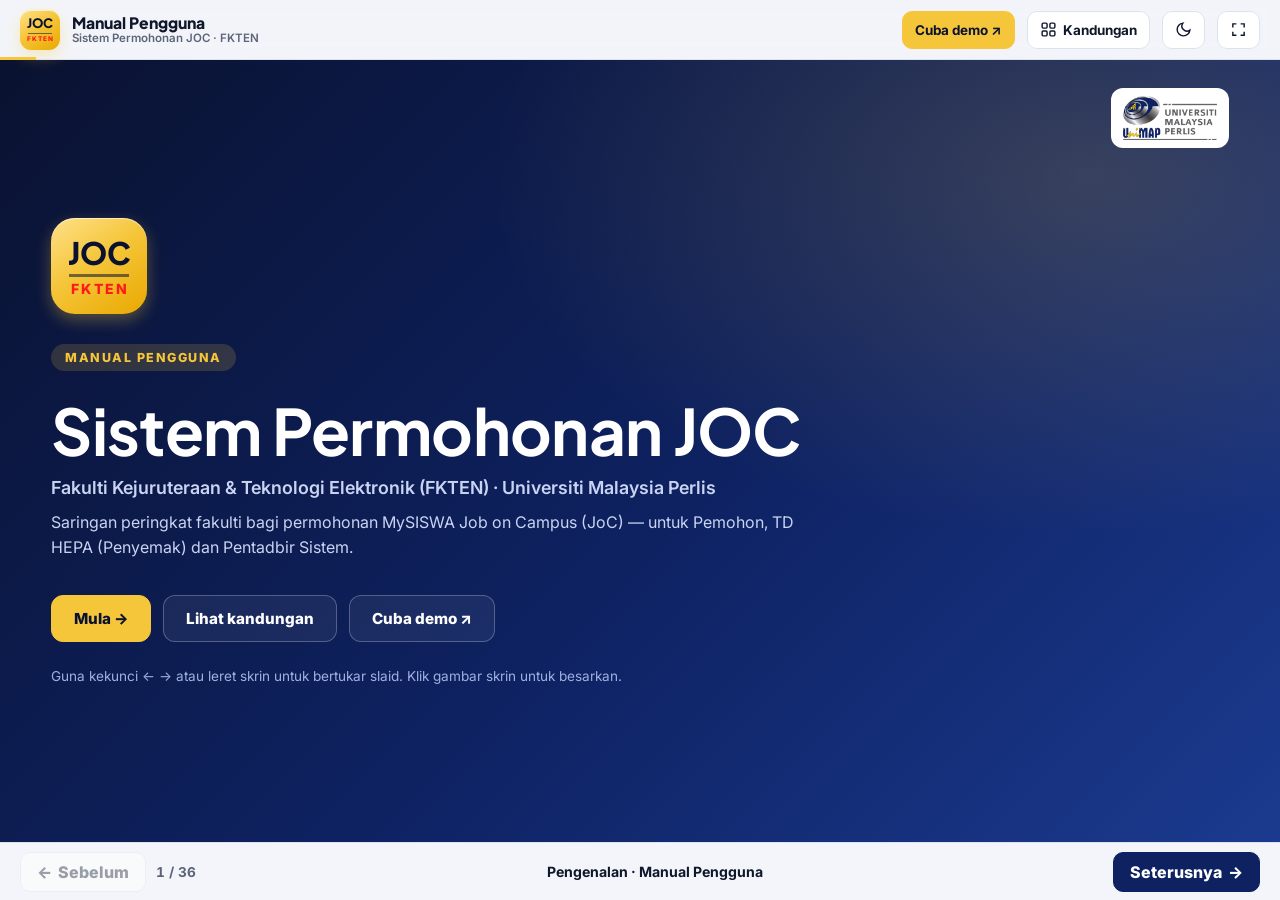
==== index.html @ fa176aa4 "Manual pengguna interaktif Sistem JOC FKTEN 36-slide deck (Pengenalan, Pemohon, TD HEPA, Pentadbir, " ====
<!doctype html>
<html lang="ms">
<head>
<meta charset="utf-8">
<meta name="viewport" content="width=device-width, initial-scale=1">
<title>Manual Pengguna · Sistem Permohonan JOC FKTEN</title>
<meta name="description" content="Manual pengguna interaktif Sistem Permohonan JOC, Fakulti Kejuruteraan & Teknologi Elektronik (FKTEN), Universiti Malaysia Perlis.">
<link rel="icon" href="data:image/svg+xml,%3Csvg xmlns='http://www.w3.org/2000/svg' viewBox='0 0 64 64'%3E%3Crect width='64' height='64' rx='14' fill='%230e2262'/%3E%3Ctext x='32' y='41' font-family='Arial' font-weight='800' font-size='22' fill='%23f5c63a' text-anchor='middle'%3EJOC%3C/text%3E%3C/svg%3E">
<link rel="preconnect" href="https://fonts.googleapis.com">
<link rel="preconnect" href="https://fonts.gstatic.com" crossorigin>
<link href="https://fonts.googleapis.com/css2?family=Inter:wght@400;500;600;700;800&family=Plus+Jakarta+Sans:wght@700;800&display=swap" rel="stylesheet">
<script>
  // theme before first paint: saved choice, else the device setting
  (function () { var t = null; try { t = localStorage.getItem('jocman_theme'); } catch (e) {}
    if (t) document.documentElement.dataset.theme = t; })();
</script>
<style>
  :root {
    --navy: #0e2262; --navy-2: #1b3a8f; --gold: #f5c63a; --red: #ff1a1a;
    --bg: #f3f5fa; --surface: #ffffff; --surface-2: #eef1f8; --text: #0f172a; --muted: #5b6577; --border: #dde3ee;
    --accent: var(--navy); --accent-soft: #e6ebf8; --shadow: 0 10px 40px rgba(14, 34, 98, .12);
    --ok: #15803d; --warn: #b45309; --err: #b91c1c; --info: #1d4ed8;
    --font: Inter, system-ui, -apple-system, "Segoe UI", sans-serif; --display: "Plus Jakarta Sans", var(--font);
    color-scheme: light;
  }
  @media (prefers-color-scheme: dark) {
    :root:not([data-theme="light"]) {
      --bg: #0a1230; --surface: #111c45; --surface-2: #17245a; --text: #e8ecf8; --muted: #9aa6c8; --border: #24336e;
      --accent: #f5c63a; --accent-soft: rgba(245, 198, 58, .14); --shadow: 0 10px 40px rgba(0, 0, 0, .45);
      --ok: #4ade80; --warn: #fbbf24; --err: #f87171; --info: #93b4ff; color-scheme: dark;
    }
  }
  :root[data-theme="dark"] {
    --bg: #0a1230; --surface: #111c45; --surface-2: #17245a; --text: #e8ecf8; --muted: #9aa6c8; --border: #24336e;
    --accent: #f5c63a; --accent-soft: rgba(245, 198, 58, .14); --shadow: 0 10px 40px rgba(0, 0, 0, .45);
    --ok: #4ade80; --warn: #fbbf24; --err: #f87171; --info: #93b4ff; color-scheme: dark;
  }
  * { box-sizing: border-box; }
  html, body { margin: 0; height: 100%; }
  body { background: var(--bg); color: var(--text); font-family: var(--font); overflow: hidden; -webkit-font-smoothing: antialiased; }
  a { color: var(--accent); }
  button { font: inherit; color: inherit; }

  /* ---------- top bar */
  .top { position: fixed; inset: 0 0 auto 0; height: 60px; display: flex; align-items: center; gap: 12px; padding: 0 20px; z-index: 20;
    background: color-mix(in srgb, var(--bg) 82%, transparent); backdrop-filter: blur(10px); border-bottom: 1px solid var(--border); }
  .top .name { font-family: var(--display); font-weight: 800; font-size: .98rem; line-height: 1.15; }
  .top .name small { display: block; font-family: var(--font); font-weight: 600; font-size: .72rem; color: var(--muted); }
  .top .sp { flex: 1; }
  .tb { height: 38px; min-width: 38px; padding: 0 12px; border-radius: 10px; border: 1px solid var(--border); background: var(--surface); cursor: pointer;
    display: inline-flex; align-items: center; justify-content: center; gap: 6px; font-weight: 700; font-size: .84rem; text-decoration: none; color: var(--text); }
  .tb:hover { border-color: var(--accent); }
  .tb.gold { background: var(--gold); border-color: var(--gold); color: #0a1230; }
  .tb svg { width: 17px; height: 17px; }
  .progress { position: absolute; left: 0; bottom: -1px; height: 3px; background: var(--gold); transition: width .3s; }

  .logomark { position: relative; overflow: hidden; flex: none; display: inline-flex; flex-direction: column; align-items: center; justify-content: center;
    width: 40px; height: 40px; border-radius: 11px; background: linear-gradient(145deg, #ffe08a 0%, #f5c63a 45%, #e9a800 100%);
    box-shadow: 0 6px 16px rgba(245, 198, 58, .32), inset 0 1px 0 rgba(255, 255, 255, .6); }
  .logomark b { font-family: var(--display); font-weight: 800; font-size: 13px; line-height: 1; color: #0a1230; }
  .logomark i { display: block; width: 62%; height: 1.5px; background: rgba(10, 18, 48, .55); margin: 3px 0 2px; }
  .logomark em { font-style: normal; font-weight: 800; font-size: 6.4px; letter-spacing: .16em; padding-left: .16em; line-height: 1; color: var(--red); }
  .logomark.xl { width: 96px; height: 96px; border-radius: 24px; } .logomark.xl b { font-size: 31px; } .logomark.xl em { font-size: 14px; } .logomark.xl i { height: 3px; margin: 6px 0 5px; }

  /* ---------- slides */
  .deck { position: fixed; inset: 60px 0 58px 0; }
  .slide { position: absolute; inset: 0; padding: 28px clamp(18px, 4vw, 56px); overflow-y: auto; opacity: 0; visibility: hidden; transform: translateX(30px);
    transition: opacity .35s, transform .35s, visibility .35s; }
  .slide.on { opacity: 1; visibility: visible; transform: none; }
  .slide.prev { transform: translateX(-30px); }
  .inner { max-width: 1240px; margin: 0 auto; min-height: 100%; display: flex; flex-direction: column; justify-content: center; }
  .kicker { font-size: .74rem; font-weight: 800; letter-spacing: .14em; text-transform: uppercase; color: var(--accent); margin-bottom: 8px; display: flex; gap: 8px; align-items: center; }
  .kicker .dot { width: 8px; height: 8px; border-radius: 50%; background: var(--gold); }
  h1, h2, h3 { font-family: var(--display); margin: 0; letter-spacing: -.01em; }
  h2 { font-size: clamp(1.5rem, 2.6vw, 2.25rem); line-height: 1.15; }
  h3 { font-size: 1.05rem; }
  .lead { font-size: clamp(.98rem, 1.25vw, 1.12rem); color: var(--muted); line-height: 1.6; margin: 12px 0 0; max-width: 760px; }
  p { line-height: 1.6; }

  /* screenshot slides */
  .split { display: grid; grid-template-columns: minmax(300px, 0.85fr) 1.5fr; gap: clamp(20px, 3vw, 44px); align-items: center; }
  .split.rev { grid-template-columns: 1.5fr minmax(300px, 0.85fr); }
  .split.rev .txt { order: 2; }
  .frame { margin: 0; border-radius: 14px; overflow: hidden; background: var(--surface); box-shadow: var(--shadow); border: 1px solid var(--border); cursor: zoom-in; position: relative; }
  .frame .bar { height: 26px; display: flex; align-items: center; gap: 6px; padding: 0 12px; background: var(--surface-2); border-bottom: 1px solid var(--border); }
  .frame .bar span { width: 9px; height: 9px; border-radius: 50%; background: #cbd3e3; }
  .frame .bar span:nth-child(1) { background: #ff6b6b; } .frame .bar span:nth-child(2) { background: #ffc94d; } .frame .bar span:nth-child(3) { background: #3ccf6e; }
  .frame img { display: block; width: 100%; height: auto; }
  .frame .zoom { position: absolute; right: 10px; bottom: 10px; background: rgba(10, 18, 48, .72); color: #fff; font-size: .72rem; font-weight: 700; padding: 5px 10px; border-radius: 999px; opacity: 0; transition: opacity .2s; }
  .frame:hover .zoom { opacity: 1; }
  .frames2 { display: grid; grid-template-columns: 1fr 1fr; gap: 14px; }
  .phone { max-width: 300px; margin: 0 auto; border-radius: 34px; border: 9px solid #0a1230; overflow: hidden; box-shadow: var(--shadow); cursor: zoom-in; }
  .phone img { display: block; width: 100%; }

  ol.steps { list-style: none; padding: 0; margin: 20px 0 0; counter-reset: s; display: grid; gap: 12px; }
  ol.steps li { counter-increment: s; position: relative; padding: 3px 0 0 42px; min-height: 30px; line-height: 1.5; font-size: .96rem; }
  ol.steps li::before { content: counter(s); position: absolute; left: 0; top: 0; width: 30px; height: 30px; border-radius: 50%; background: var(--navy); color: #fff; display: grid; place-items: center; font-weight: 800; font-size: .85rem; }
  :root[data-theme="dark"] ol.steps li::before { background: var(--gold); color: #0a1230; }
  @media (prefers-color-scheme: dark) { :root:not([data-theme="light"]) ol.steps li::before { background: var(--gold); color: #0a1230; } }
  ul.ticks { list-style: none; padding: 0; margin: 16px 0 0; display: grid; gap: 9px; }
  ul.ticks li { padding-left: 26px; position: relative; line-height: 1.5; font-size: .96rem; }
  ul.ticks li::before { content: '✓'; position: absolute; left: 0; top: 0; color: var(--ok); font-weight: 800; }
  .tip { margin-top: 18px; padding: 12px 14px; border-radius: 12px; background: var(--accent-soft); border-left: 4px solid var(--gold); font-size: .9rem; line-height: 1.55; }
  .tip.warn { background: color-mix(in srgb, var(--warn) 12%, transparent); border-left-color: var(--warn); }
  .ui { display: inline-block; padding: 1px 8px; border-radius: 7px; background: var(--surface-2); border: 1px solid var(--border); font-weight: 700; font-size: .88em; white-space: nowrap; }
  .ui.gold { background: var(--gold); border-color: var(--gold); color: #0a1230; }

  /* cards */
  .cards { display: grid; gap: 16px; margin-top: 26px; }
  .c2 { grid-template-columns: repeat(2, 1fr); } .c3 { grid-template-columns: repeat(3, 1fr); } .c4 { grid-template-columns: repeat(4, 1fr); }
  .card { background: var(--surface); border: 1px solid var(--border); border-radius: 16px; padding: 20px; box-shadow: 0 2px 10px rgba(14, 34, 98, .05); }
  .card .ico { width: 42px; height: 42px; border-radius: 12px; display: grid; place-items: center; background: var(--accent-soft); color: var(--accent); font-size: 1.25rem; margin-bottom: 12px; }
  .card p { margin: 6px 0 0; color: var(--muted); font-size: .92rem; }
  .big { font-family: var(--display); font-size: 2rem; font-weight: 800; color: var(--accent); line-height: 1; }
  a.card { text-decoration: none; color: inherit; transition: transform .15s, border-color .15s; }
  a.card:hover { transform: translateY(-3px); border-color: var(--gold); }

  /* flow */
  .flow { display: grid; grid-template-columns: repeat(4, 1fr); gap: 14px; margin-top: 28px; position: relative; }
  .flow .card { position: relative; cursor: pointer; transition: border-color .2s, transform .2s; }
  .flow .card.on, .flow .card:hover { border-color: var(--gold); transform: translateY(-3px); }
  .flow .n { width: 34px; height: 34px; border-radius: 50%; background: var(--gold); color: #0a1230; display: grid; place-items: center; font-weight: 800; margin-bottom: 10px; }
  .flow .card:not(:last-child)::after { content: '→'; position: absolute; right: -14px; top: 50%; transform: translate(50%, -50%); color: var(--muted); font-weight: 800; }
  .flow-detail { margin-top: 16px; min-height: 64px; }
  .chips { display: flex; flex-wrap: wrap; gap: 8px; margin-top: 18px; }
  .chip { padding: 5px 12px; border-radius: 999px; font-size: .8rem; font-weight: 700; border: 1px solid transparent; }
  .s-draft { background: #eef0f4; color: #475569; } .s-sub { background: #dbeafe; color: #1e40af; } .s-amend { background: #fef3c7; color: #92400e; }
  .s-resub { background: #e0e7ff; color: #3730a3; } .s-ok { background: #dcfce7; color: #166534; } .s-rej { background: #fee2e2; color: #991b1b; }

  /* table */
  table.t { width: 100%; border-collapse: collapse; margin-top: 20px; font-size: .92rem; background: var(--surface); border-radius: 14px; overflow: hidden; box-shadow: 0 2px 10px rgba(14, 34, 98, .05); }
  table.t th, table.t td { padding: 11px 14px; text-align: left; border-bottom: 1px solid var(--border); vertical-align: top; }
  table.t th { background: var(--surface-2); font-size: .78rem; letter-spacing: .06em; text-transform: uppercase; color: var(--muted); }
  table.t tr:last-child td { border-bottom: 0; }

  /* cover & section */
  .slide.cover, .slide.section { background: radial-gradient(1000px 600px at 85% 15%, rgba(245, 198, 58, .18), transparent 60%), linear-gradient(135deg, #0a1230, #0e2262 55%, #1b3a8f); color: #fff; }
  .cover .inner, .section .inner { align-items: flex-start; }
  .cover h1 { font-size: clamp(2.2rem, 5vw, 4rem); line-height: 1.05; margin-top: 26px; }
  .cover .fac { color: #c9d3f2; font-weight: 600; margin-top: 12px; font-size: clamp(1rem, 1.4vw, 1.2rem); }
  .cover .eyebrow { display: inline-block; margin-top: 30px; padding: 6px 14px; border-radius: 999px; background: rgba(245, 198, 58, .16); color: var(--gold); font-weight: 800; font-size: .78rem; letter-spacing: .12em; text-transform: uppercase; }
  .cover .btns { display: flex; gap: 12px; flex-wrap: wrap; margin-top: 34px; }
  .cover .btn { padding: 13px 22px; border-radius: 12px; font-weight: 800; text-decoration: none; border: 1px solid rgba(255, 255, 255, .25); color: #fff; background: rgba(255, 255, 255, .06); cursor: pointer; font-size: .95rem; }
  .cover .btn.gold { background: var(--gold); color: #0a1230; border-color: var(--gold); }
  .cover .hint { margin-top: 26px; color: #9fb0e0; font-size: .85rem; }
  .cover .unimap { position: absolute; right: clamp(18px, 4vw, 56px); top: 28px; background: #fff; border-radius: 12px; padding: 8px 12px; }
  .cover .unimap img { height: 44px; display: block; }
  .section .num { font-family: var(--display); font-size: clamp(4rem, 10vw, 8rem); font-weight: 800; color: var(--gold); line-height: 1; opacity: .9; }
  .section h2 { font-size: clamp(2rem, 4vw, 3.2rem); margin-top: 10px; }
  .section .lead { color: #c9d3f2; }
  .section .who { display: flex; gap: 10px; flex-wrap: wrap; margin-top: 22px; }
  .section .who span { padding: 6px 14px; border-radius: 999px; border: 1px solid rgba(255, 255, 255, .25); font-weight: 700; font-size: .85rem; }

  /* faq */
  details { background: var(--surface); border: 1px solid var(--border); border-radius: 12px; padding: 0 16px; }
  details + details { margin-top: 10px; }
  summary { cursor: pointer; padding: 14px 0; font-weight: 700; list-style: none; display: flex; justify-content: space-between; gap: 12px; }
  summary::after { content: '+'; color: var(--accent); font-weight: 800; font-size: 1.2rem; line-height: 1; }
  details[open] summary::after { content: '–'; }
  details p { margin: 0 0 14px; color: var(--muted); font-size: .94rem; }
  .faq { margin-top: 22px; display: grid; grid-template-columns: 1fr 1fr; gap: 0 16px; align-items: start; }
  .faq > div > details + details { margin-top: 10px; }

  /* bottom nav */
  .bottom { position: fixed; inset: auto 0 0 0; height: 58px; display: flex; align-items: center; justify-content: space-between; gap: 10px; padding: 0 20px; z-index: 20;
    border-top: 1px solid var(--border); background: color-mix(in srgb, var(--bg) 88%, transparent); backdrop-filter: blur(10px); }
  .bottom .count { font-weight: 700; font-size: .85rem; color: var(--muted); font-variant-numeric: tabular-nums; }
  .bottom .title { font-weight: 700; font-size: .88rem; overflow: hidden; text-overflow: ellipsis; white-space: nowrap; flex: 1; text-align: center; }
  .navbtn { height: 40px; padding: 0 16px; border-radius: 10px; border: 1px solid var(--border); background: var(--surface); cursor: pointer; font-weight: 800; display: inline-flex; align-items: center; gap: 6px; }
  .navbtn.next { background: var(--navy); color: #fff; border-color: var(--navy); }
  .navbtn:disabled { opacity: .4; cursor: default; }

  /* overview */
  .overview { position: fixed; inset: 0; z-index: 40; background: color-mix(in srgb, var(--bg) 96%, transparent); backdrop-filter: blur(6px); overflow-y: auto; padding: 24px clamp(16px, 4vw, 48px); display: none; }
  .overview.on { display: block; }
  .ov-head { display: flex; justify-content: space-between; align-items: center; max-width: 1240px; margin: 0 auto 18px; }
  .ov-group { max-width: 1240px; margin: 0 auto 22px; }
  .ov-group h3 { font-size: .78rem; letter-spacing: .12em; text-transform: uppercase; color: var(--muted); margin-bottom: 10px; }
  .ov-grid { display: grid; grid-template-columns: repeat(auto-fill, minmax(200px, 1fr)); gap: 10px; }
  .ov-item { text-align: left; padding: 12px 14px; border-radius: 12px; border: 1px solid var(--border); background: var(--surface); cursor: pointer; font-weight: 600; font-size: .88rem; display: flex; gap: 10px; align-items: baseline; }
  .ov-item b { color: var(--accent); font-variant-numeric: tabular-nums; min-width: 22px; }
  .ov-item.on { border-color: var(--gold); box-shadow: 0 0 0 2px var(--gold); }

  /* lightbox */
  .lightbox { position: fixed; inset: 0; z-index: 50; background: rgba(5, 10, 30, .9); display: none; align-items: center; justify-content: center; padding: 24px; cursor: zoom-out; }
  .lightbox.on { display: flex; }
  .lightbox img { max-width: 100%; max-height: 100%; border-radius: 10px; box-shadow: 0 20px 60px rgba(0, 0, 0, .5); }
  .lightbox .x { position: absolute; top: 16px; right: 20px; color: #fff; font-size: .85rem; font-weight: 700; }

  @media (max-width: 900px) {
    .split, .split.rev { grid-template-columns: 1fr; }
    .split.rev .txt { order: 0; }
    .c3, .c4, .flow { grid-template-columns: 1fr 1fr; }
    .flow .card::after { display: none; }
    .faq { grid-template-columns: 1fr; }
    .faq > div + div { margin-top: 10px; }
    .inner { justify-content: flex-start; }
    .top .hide-sm, .bottom .title { display: none; }
  }
  @media (max-width: 560px) {
    .c2, .c3, .c4, .flow, .frames2 { grid-template-columns: 1fr; }
    .top { padding: 0 12px; } .top .name small { display: none; }
    .cover .unimap { position: static; display: inline-block; margin-bottom: 8px; }
    table.t { font-size: .84rem; } table.t th, table.t td { padding: 9px 10px; }
  }
  @media (prefers-reduced-motion: reduce) { .slide { transition: none; } }
  @media print {
    body { overflow: visible; } .top, .bottom, .overview, .lightbox { display: none !important; }
    .deck { position: static; } .slide { position: relative; opacity: 1; visibility: visible; transform: none; page-break-after: always; overflow: visible; min-height: 100vh; }
  }
</style>
</head>
<body>

<header class="top">
  <span class="logomark"><b>JOC</b><i></i><em>FKTEN</em></span>
  <div class="name">Manual Pengguna<small>Sistem Permohonan JOC · FKTEN</small></div>
  <div class="sp"></div>
  <a class="tb gold hide-sm" href="demo/index.html" target="_blank" rel="noopener">Cuba demo ↗</a>
  <button class="tb" id="btn-ov" title="Semua slaid (O)" aria-label="Semua slaid"><svg viewBox="0 0 24 24" fill="none" stroke="currentColor" stroke-width="2"><rect x="3" y="3" width="7" height="7" rx="1.5"/><rect x="14" y="3" width="7" height="7" rx="1.5"/><rect x="3" y="14" width="7" height="7" rx="1.5"/><rect x="14" y="14" width="7" height="7" rx="1.5"/></svg><span class="hide-sm">Kandungan</span></button>
  <button class="tb" id="btn-theme" title="Tema cerah / gelap" aria-label="Tukar tema"><svg viewBox="0 0 24 24" fill="none" stroke="currentColor" stroke-width="2"><path d="M21 12.8A9 9 0 1 1 11.2 3a7 7 0 0 0 9.8 9.8z"/></svg></button>
  <button class="tb hide-sm" id="btn-fs" title="Skrin penuh (F)" aria-label="Skrin penuh"><svg viewBox="0 0 24 24" fill="none" stroke="currentColor" stroke-width="2"><path d="M4 9V4h5M20 9V4h-5M4 15v5h5M20 15v5h-5"/></svg></button>
  <div class="progress" id="progress"></div>
</header>

<main class="deck" id="deck">

  <!-- ============================== PENGENALAN -->
  <section class="slide cover" data-title="Manual Pengguna" data-group="Pengenalan">
    <div class="unimap"><img src="assets/unimap_logo.png" alt="Universiti Malaysia Perlis"></div>
    <div class="inner">
      <span class="logomark xl"><b>JOC</b><i></i><em>FKTEN</em></span>
      <span class="eyebrow">Manual Pengguna</span>
      <h1>Sistem Permohonan JOC</h1>
      <div class="fac">Fakulti Kejuruteraan &amp; Teknologi Elektronik (FKTEN) · Universiti Malaysia Perlis</div>
      <p class="lead" style="color:#c9d3f2">Saringan peringkat fakulti bagi permohonan MySISWA Job on Campus (JoC) — untuk Pemohon, TD HEPA (Penyemak) dan Pentadbir Sistem.</p>
      <div class="btns">
        <button class="btn gold" data-go="next">Mula →</button>
        <button class="btn" data-ov>Lihat kandungan</button>
        <a class="btn" href="demo/index.html" target="_blank" rel="noopener">Cuba demo ↗</a>
      </div>
      <div class="hint">Guna kekunci ← → atau leret skrin untuk bertukar slaid. Klik gambar skrin untuk besarkan.</div>
    </div>
  </section>

  <section class="slide" data-title="Kandungan" data-group="Pengenalan">
    <div class="inner">
      <div class="kicker"><span class="dot"></span>Kandungan</div>
      <h2>Apa yang ada dalam manual ini</h2>
      <p class="lead">Pilih bahagian yang berkaitan dengan peranan anda. Semua staf boleh mula dengan Bahagian 1.</p>
      <div class="cards c4">
        <a class="card" href="#" data-jump="pengenalan"><div class="ico">📘</div><h3>1 · Pengenalan</h3><p>Apa itu JoC, aliran proses, peranan dan cara log masuk.</p></a>
        <a class="card" href="#" data-jump="pemohon"><div class="ico">📝</div><h3>2 · Pemohon</h3><p>Isi borang, lampirkan bukti, hantar, buat pindaan dan muat turun surat.</p></a>
        <a class="card" href="#" data-jump="penyemak"><div class="ico">✅</div><h3>3 · TD HEPA (Penyemak)</h3><p>Semak permohonan, buat keputusan, surat kelulusan dan laporan.</p></a>
        <a class="card" href="#" data-jump="pentadbir"><div class="ico">⚙️</div><h3>4 · Pentadbir</h3><p>Urus pengguna dan peranan, tetapan emel dan log emel.</p></a>
      </div>
      <div class="cards c2" style="margin-top:16px">
        <a class="card" href="#" data-jump="faq"><div class="ico">❓</div><h3>Soalan lazim</h3><p>Jawapan ringkas kepada soalan yang biasa ditanya.</p></a>
        <a class="card" href="#" data-jump="demo"><div class="ico">🖱️</div><h3>Cuba sendiri</h3><p>Demo dengan data contoh — klik dan cuba setiap peranan tanpa menjejaskan sistem sebenar.</p></a>
      </div>
    </div>
  </section>

  <section class="slide" data-title="Apa itu MySISWA JoC?" data-group="Pengenalan" data-anchor="pengenalan">
    <div class="inner">
      <div class="kicker"><span class="dot"></span>Pengenalan</div>
      <h2>Apa itu MySISWA Job on Campus (JoC)?</h2>
      <p class="lead">Inisiatif Kementerian Pendidikan Tinggi (Belanjawan 2026) yang memberi peluang kepada mahasiswa universiti awam bekerja sambilan di dalam kampus — menjana pendapatan sambil menimba pengalaman kerja sebenar. Di UniMAP, program ini diselaraskan oleh CGEE.</p>
      <div class="cards c4">
        <div class="card"><div class="big">RM6.00</div><p>kadar bayaran sejam</p></div>
        <div class="card"><div class="big">20 jam</div><p>maksimum seminggu semasa semester</p></div>
        <div class="card"><div class="big">40 jam</div><p>maksimum seminggu semasa cuti semester</p></div>
        <div class="card"><div class="big">5</div><p>kluster: Pentadbiran &amp; Operasi · Perkhidmatan · Teknikal · Project Based / Profesional · Keusahawanan</p></div>
      </div>
      <div class="tip warn"><b>Tidak dibenarkan:</b> kerja berisiko tinggi atau kerja 3D (kotor, bahaya, sukar). Syarat pelajar tertakluk kepada garis panduan terkini UniMAP / CGEE.</div>
    </div>
  </section>

  <section class="slide" data-title="Kenapa sistem ini?" data-group="Pengenalan">
    <div class="inner">
      <div class="kicker"><span class="dot"></span>Pengenalan</div>
      <h2>Kenapa saringan peringkat fakulti?</h2>
      <p class="lead">Sebelum staf mendaftar tawaran latihan di portal kebangsaan MySISWA@JoC, setiap program JoC di FKTEN disemak dan diluluskan dahulu oleh Timbalan Dekan (Hal Ehwal Pelajar dan Alumni) — TD HEPA.</p>
      <div class="cards c3">
        <div class="card"><div class="ico">🗂️</div><h3>Satu tempat</h3><p>Borang, bukti kelulusan, ulasan dan keputusan disimpan bersama — tiada lagi emel berselerak.</p></div>
        <div class="card"><div class="ico">📨</div><h3>Emel automatik</h3><p>Pemohon, Penyemak dan CGEE dimaklumkan secara automatik pada setiap peringkat.</p></div>
        <div class="card"><div class="ico">📄</div><h3>Surat kelulusan PDF</h3><p>Surat rasmi berletterhead FKTEN dijana serta-merta apabila diluluskan.</p></div>
        <div class="card"><div class="ico">🔒</div><h3>Akaun UniMAP sahaja</h3><p>Log masuk dengan akaun Google @unimap.edu.my. Fail disimpan secara peribadi dalam Google Drive fakulti.</p></div>
        <div class="card"><div class="ico">🕓</div><h3>Rekod lengkap</h3><p>Setiap tindakan direkod (siapa, bila, versi) untuk rujukan dan laporan.</p></div>
        <div class="card"><div class="ico">📱</div><h3>Boleh guna di telefon</h3><p>Paparan menyesuaikan diri dengan komputer, tablet dan telefon.</p></div>
      </div>
    </div>
  </section>

  <section class="slide" data-title="Aliran proses" data-group="Pengenalan">
    <div class="inner">
      <div class="kicker"><span class="dot"></span>Pengenalan</div>
      <h2>Aliran proses dalam 4 langkah</h2>
      <p class="lead">Klik setiap langkah untuk penerangan.</p>
      <div class="flow" id="flow">
        <div class="card on" data-d="Pemohon mengisi butiran program JoC (5 langkah ringkas) dan melampirkan bukti kelulusan program — kertas kerja, emel atau surat kelulusan. Draf disimpan secara automatik."><div class="n">1</div><h3>Mohon di sistem ini</h3><p>Pemohon</p></div>
        <div class="card" data-d="Semua Penyemak menerima emel. TD HEPA menyemak dan memilih Lulus, Pindaan atau Tolak. Jika Pindaan, pemohon membetulkan dan menghantar semula — medan yang berubah ditanda untuk Penyemak."><div class="n">2</div><h3>Semakan TD HEPA</h3><p>Penyemak</p></div>
        <div class="card" data-d="Apabila diluluskan, surat kelulusan PDF dijana dengan nombor rujukan (cth. UniMAP/FKTEN/HEPA/JOC/2026/001) dan dihantar melalui emel kepada pemohon (s.k. Penyemak) dan CGEE."><div class="n">3</div><h3>Surat kelulusan</h3><p>Automatik</p></div>
        <div class="card" data-d="Pemohon mendaftar tawaran latihan di portal MySISWA@JoC (joc.mohe.gov.my) menggunakan maklumat yang diluluskan. Fail CSV disediakan untuk memudahkan salinan."><div class="n">4</div><h3>Daftar di portal JoC</h3><p>Pemohon</p></div>
      </div>
      <div class="card flow-detail" id="flow-detail"></div>
      <div class="chips"><span class="small" style="font-weight:700;color:var(--muted);align-self:center">Status:</span>
        <span class="chip s-draft">Draf</span><span class="chip s-sub">Dihantar</span><span class="chip s-amend">Perlu pindaan</span><span class="chip s-resub">Dihantar semula</span><span class="chip s-ok">Lulus</span><span class="chip s-rej">Ditolak</span>
      </div>
    </div>
  </section>

  <section class="slide" data-title="Peranan pengguna" data-group="Pengenalan">
    <div class="inner">
      <div class="kicker"><span class="dot"></span>Pengenalan</div>
      <h2>Peranan dalam sistem</h2>
      <p class="lead">Setiap staf yang log masuk secara automatik menjadi <b>Pemohon</b>. Peranan lain diberikan oleh Pentadbir. Satu akaun boleh mempunyai lebih daripada satu peranan.</p>
      <div class="cards c4">
        <div class="card"><div class="ico">📝</div><h3>Pemohon</h3><p>Semua staf FKTEN. Mohon JoC untuk program, buat pindaan, muat turun surat kelulusan.</p></div>
        <div class="card"><div class="ico">✅</div><h3>Penyemak</h3><p>TD HEPA (dan penyemak lain yang dilantik). Semak permohonan dan buat keputusan.</p></div>
        <div class="card"><div class="ico">⚙️</div><h3>Pentadbir Sistem</h3><p>Urus pengguna, peranan, senarai pilihan dan tetapan emel.</p></div>
        <div class="card"><div class="ico">📊</div><h3>Pemerhati</h3><p>Pengurusan fakulti (cth. Dekan). Lihat semua permohonan dan laporan sahaja.</p></div>
      </div>
    </div>
  </section>

  <section class="slide" data-title="Log masuk" data-group="Pengenalan">
    <div class="inner split">
      <div class="txt">
        <div class="kicker"><span class="dot"></span>Pengenalan</div>
        <h2>Log masuk</h2>
        <ol class="steps">
          <li>Buka pautan sistem yang dikongsi oleh fakulti.</li>
          <li>Klik <span class="ui">Log masuk dengan akaun UniMAP</span>.</li>
          <li>Pilih akaun <b>@unimap.edu.my</b> anda di skrin Google.</li>
          <li>Kali pertama sahaja: lengkapkan profil (jabatan, jawatan, no. telefon).</li>
        </ol>
        <div class="tip">Akaun Gmail peribadi <b>tidak dibenarkan</b>. Jika anda log masuk ke beberapa akaun Google, pastikan akaun UniMAP yang dipilih.</div>
      </div>
      <div class="frames2">
        <figure class="frame"><div class="bar"><span></span><span></span><span></span></div><img src="assets/shots/01-landing.jpg" alt="Halaman utama sistem" loading="lazy"><span class="zoom">Klik untuk besarkan</span></figure>
        <figure class="frame"><div class="bar"><span></span><span></span><span></span></div><img src="assets/shots/02-chooser.jpg" alt="Pilih akaun" loading="lazy"><span class="zoom">Klik untuk besarkan</span></figure>
      </div>
    </div>
  </section>

  <section class="slide" data-title="Pilih peranan" data-group="Pengenalan">
    <div class="inner split rev">
      <div class="txt">
        <div class="kicker"><span class="dot"></span>Pengenalan</div>
        <h2>Pilih peranan</h2>
        <p class="lead">Jika akaun anda mempunyai lebih daripada satu peranan (contohnya TD HEPA ialah Pemohon, Penyemak dan Pentadbir), sistem akan bertanya peranan untuk sesi ini.</p>
        <ul class="ticks">
          <li>Klik kad peranan untuk masuk.</li>
          <li>Tukar peranan bila-bila masa melalui menu di bahagian atas skrin atau menu avatar.</li>
          <li>Pilihan anda diingati untuk lawatan seterusnya.</li>
        </ul>
      </div>
      <figure class="frame"><div class="bar"><span></span><span></span><span></span></div><img src="assets/shots/03-roles.jpg" alt="Pilih peranan" loading="lazy"><span class="zoom">Klik untuk besarkan</span></figure>
    </div>
  </section>

  <!-- ============================== PEMOHON -->
  <section class="slide section" data-title="Bahagian 2: Pemohon" data-group="Pemohon" data-anchor="pemohon">
    <div class="inner">
      <div class="num">02</div>
      <h2>Pemohon</h2>
      <p class="lead">Dari profil hingga surat kelulusan — langkah demi langkah untuk staf yang memohon JoC.</p>
      <div class="who"><span>Profil</span><span>Borang 5 langkah</span><span>Bukti kelulusan</span><span>Pindaan</span><span>Surat &amp; portal JoC</span></div>
    </div>
  </section>

  <section class="slide" data-title="Lengkapkan profil" data-group="Pemohon">
    <div class="inner split">
      <div class="txt">
        <div class="kicker"><span class="dot"></span>Pemohon</div>
        <h2>Lengkapkan profil (kali pertama)</h2>
        <ol class="steps">
          <li>Semak nama penuh anda — nama ini dicetak pada surat kelulusan.</li>
          <li>Pilih <b>jabatan</b> dan isi <b>jawatan</b>.</li>
          <li>Isi no. telefon untuk tujuan susulan (pilihan).</li>
          <li>Klik <span class="ui">Simpan</span>.</li>
        </ol>
        <div class="tip">Profil boleh dikemas kini kemudian melalui menu avatar › <b>Profil saya</b>.</div>
      </div>
      <figure class="frame"><div class="bar"><span></span><span></span><span></span></div><img src="assets/shots/04-profile.jpg" alt="Profil" loading="lazy"><span class="zoom">Klik untuk besarkan</span></figure>
    </div>
  </section>

  <section class="slide" data-title="Laman utama pemohon" data-group="Pemohon">
    <div class="inner split rev">
      <div class="txt">
        <div class="kicker"><span class="dot"></span>Pemohon</div>
        <h2>Laman utama</h2>
        <ul class="ticks">
          <li>Ringkasan bilangan permohonan: Draf, Dalam semakan, Perlu pindaan, Lulus.</li>
          <li>Senarai permohonan terkini dengan status berwarna.</li>
          <li>Butang <span class="ui gold">+ Permohonan Baharu</span> untuk mula memohon.</li>
          <li>Butang <span class="ui">⟳</span> di bahagian atas untuk mengemas kini status terkini.</li>
        </ul>
      </div>
      <figure class="frame"><div class="bar"><span></span><span></span><span></span></div><img src="assets/shots/05-applicant-home.jpg" alt="Laman utama pemohon" loading="lazy"><span class="zoom">Klik untuk besarkan</span></figure>
    </div>
  </section>

  <section class="slide" data-title="Sebelum mula" data-group="Pemohon">
    <div class="inner split">
      <div class="txt">
        <div class="kicker"><span class="dot"></span>Pemohon</div>
        <h2>Sebelum anda mula</h2>
        <p class="lead">Halaman ini meringkaskan syarat JoC. Sediakan perkara berikut sebelum mengisi borang:</p>
        <ul class="ticks">
          <li>Kertas kerja / emel / surat kelulusan program (PDF atau gambar).</li>
          <li>Tarikh mula dan tamat, serta jumlah jam bagi setiap pelajar.</li>
          <li>Skop tugas pelajar (satu tugas setiap baris).</li>
          <li>Senarai pelajar (no. matrik &amp; nama) jika telah dikenal pasti.</li>
        </ul>
      </div>
      <figure class="frame"><div class="bar"><span></span><span></span><span></span></div><img src="assets/shots/06-apply.jpg" alt="Sebelum mula" loading="lazy"><span class="zoom">Klik untuk besarkan</span></figure>
    </div>
  </section>

  <section class="slide" data-title="Borang 1: Program" data-group="Pemohon">
    <div class="inner split rev">
      <div class="txt">
        <div class="kicker"><span class="dot"></span>Pemohon · Langkah 1 / 5</div>
        <h2>Maklumat program</h2>
        <ol class="steps">
          <li>Nama program / aktiviti.</li>
          <li>Penganjur / unit — taip bebas (makmal, kelab, projek, rakan industri).</li>
          <li>Penerangan ringkas / objektif (2–3 baris).</li>
          <li>Jenis tawaran dan jenis tempoh latihan — sama seperti pilihan di portal JoC.</li>
        </ol>
        <div class="tip">Draf <b>disimpan secara automatik</b> semasa anda menaip. Anda boleh keluar dan sambung kemudian.</div>
      </div>
      <figure class="frame"><div class="bar"><span></span><span></span><span></span></div><img src="assets/shots/07-form-step1.jpg" alt="Langkah 1" loading="lazy"><span class="zoom">Klik untuk besarkan</span></figure>
    </div>
  </section>

  <section class="slide" data-title="Borang 2: Keperluan JOC" data-group="Pemohon">
    <div class="inner split">
      <div class="txt">
        <div class="kicker"><span class="dot"></span>Pemohon · Langkah 2 / 5</div>
        <h2>Keperluan JOC</h2>
        <ol class="steps">
          <li>Jawatan / jenis latihan dan kategori latihan.</li>
          <li>Bilangan pelajar dan jumlah jam setiap pelajar.</li>
          <li>Tarikh mula dan tarikh tamat.</li>
          <li>Skop tugas — tambah satu tugas setiap baris, susun dengan anak panah.</li>
        </ol>
        <div class="tip"><b>Anggaran kos</b> dikira automatik (pelajar × jam × RM6). Sistem juga memaparkan purata jam seminggu supaya anda boleh pastikan ia dalam had JoC.</div>
      </div>
      <figure class="frame"><div class="bar"><span></span><span></span><span></span></div><img src="assets/shots/07-form-step2.jpg" alt="Langkah 2" loading="lazy"><span class="zoom">Klik untuk besarkan</span></figure>
    </div>
  </section>

  <section class="slide" data-title="Borang 3: Pelajar" data-group="Pemohon">
    <div class="inner split rev">
      <div class="txt">
        <div class="kicker"><span class="dot"></span>Pemohon · Langkah 3 / 5</div>
        <h2>Pelajar</h2>
        <p class="lead">Pilih bagaimana pelajar akan diambil:</p>
        <ul class="ticks">
          <li><b>Pelajar telah dikenal pasti</b> — masukkan no. matrik, nama dan program pengajian setiap pelajar.</li>
          <li><b>Melalui iklan terbuka JOC</b> — tiada senarai diperlukan; pastikan iklan di portal JoC dibuka selepas permohonan diluluskan.</li>
        </ul>
        <div class="tip">Jika menamakan pelajar, bilangan nama perlu sepadan dengan bilangan pelajar di Langkah 2.</div>
      </div>
      <figure class="frame"><div class="bar"><span></span><span></span><span></span></div><img src="assets/shots/07-form-step3.jpg" alt="Langkah 3" loading="lazy"><span class="zoom">Klik untuk besarkan</span></figure>
    </div>
  </section>

  <section class="slide" data-title="Borang 4: Bukti kelulusan" data-group="Pemohon">
    <div class="inner split">
      <div class="txt">
        <div class="kicker"><span class="dot"></span>Pemohon · Langkah 4 / 5</div>
        <h2>Bukti kelulusan program</h2>
        <ol class="steps">
          <li>Klik kotak muat naik (atau seret fail ke dalamnya).</li>
          <li>Pilih jenis bukti: kertas kerja, emel kelulusan, surat kelulusan atau lain-lain.</li>
          <li>Isi siapa yang meluluskan program, jawatan dan tarikh kelulusan.</li>
        </ol>
        <div class="tip">Format: PDF, JPG atau PNG — maksimum <b>10 MB</b> setiap fail. Boleh lampir lebih daripada satu fail. Fail disimpan secara peribadi dan hanya boleh dibuka oleh anda dan Penyemak.</div>
      </div>
      <figure class="frame"><div class="bar"><span></span><span></span><span></span></div><img src="assets/shots/07-form-step4.jpg" alt="Langkah 4" loading="lazy"><span class="zoom">Klik untuk besarkan</span></figure>
    </div>
  </section>

  <section class="slide" data-title="Borang 5: Semak &amp; hantar" data-group="Pemohon">
    <div class="inner split rev">
      <div class="txt">
        <div class="kicker"><span class="dot"></span>Pemohon · Langkah 5 / 5</div>
        <h2>Semak &amp; hantar</h2>
        <ol class="steps">
          <li>Semak ringkasan permohonan. Sistem menunjukkan langkah yang belum lengkap.</li>
          <li>Tandakan <b>perakuan</b>.</li>
          <li>Klik <span class="ui gold">Hantar permohonan</span>.</li>
        </ol>
        <div class="tip">Selepas dihantar, anda menerima <b>nombor rujukan</b> (cth. JOC-FKTEN-2026-0007) dan semua Penyemak dimaklumkan melalui emel. Permohonan tidak boleh diubah kecuali TD HEPA meminta pindaan.</div>
      </div>
      <figure class="frame"><div class="bar"><span></span><span></span><span></span></div><img src="assets/shots/07-form-step5.jpg" alt="Langkah 5" loading="lazy"><span class="zoom">Klik untuk besarkan</span></figure>
    </div>
  </section>

  <section class="slide" data-title="Permohonan saya" data-group="Pemohon">
    <div class="inner split">
      <div class="txt">
        <div class="kicker"><span class="dot"></span>Pemohon</div>
        <h2>Permohonan saya</h2>
        <ul class="ticks">
          <li>Semua permohonan anda, termasuk draf, dengan status semasa.</li>
          <li>Klik permohonan untuk melihat butiran dan <b>sejarah</b> (bila dihantar, disemak, diluluskan).</li>
          <li><span class="ui">Salin</span> — mulakan permohonan baharu berdasarkan permohonan lama (berguna untuk program berulang setiap semester).</li>
          <li><span class="ui">Padam draf</span> — hanya untuk draf yang belum dihantar.</li>
        </ul>
      </div>
      <figure class="frame"><div class="bar"><span></span><span></span><span></span></div><img src="assets/shots/08-my.jpg" alt="Permohonan saya" loading="lazy"><span class="zoom">Klik untuk besarkan</span></figure>
    </div>
  </section>

  <section class="slide" data-title="Pindaan diminta" data-group="Pemohon">
    <div class="inner split rev">
      <div class="txt">
        <div class="kicker"><span class="dot"></span>Pemohon</div>
        <h2>Jika pindaan diminta</h2>
        <ol class="steps">
          <li>Anda menerima emel dengan ulasan TD HEPA. Klik butang dalam emel untuk terus ke permohonan.</li>
          <li>Baca ulasan dalam kotak kuning, kemudian klik <span class="ui gold">Buat pindaan</span>.</li>
          <li>Betulkan maklumat atau tambah lampiran, kemudian <b>hantar semula</b>.</li>
        </ol>
        <div class="tip">Medan yang anda ubah akan <b>ditanda kuning</b> untuk TD HEPA, supaya semakan semula lebih cepat.</div>
      </div>
      <figure class="frame"><div class="bar"><span></span><span></span><span></span></div><img src="assets/shots/09-amend.jpg" alt="Pindaan diminta" loading="lazy"><span class="zoom">Klik untuk besarkan</span></figure>
    </div>
  </section>

  <section class="slide" data-title="Selepas diluluskan" data-group="Pemohon">
    <div class="inner split">
      <div class="txt">
        <div class="kicker"><span class="dot"></span>Pemohon</div>
        <h2>Selepas diluluskan</h2>
        <ol class="steps">
          <li>Emel kelulusan diterima bersama <b>surat kelulusan PDF</b>.</li>
          <li><span class="ui gold">Surat kelulusan (PDF)</span> — muat turun semula bila-bila masa.</li>
          <li><span class="ui">Maklumat untuk portal JoC (CSV)</span> — semua maklumat diluluskan mengikut susunan borang JoC.</li>
          <li>Daftar di <b>joc.mohe.gov.my</b>: Penempatan Latihan › Tawaran Latihan › <b>+ Tambah Tawaran Latihan</b>.</li>
        </ol>
        <div class="tip">Kelulusan fakulti ialah <b>langkah pertama</b>. Pendaftaran di portal MySISWA@JoC masih perlu dibuat oleh pemohon untuk tindakan CGEE.</div>
      </div>
      <div class="frames2">
        <figure class="frame"><div class="bar"><span></span><span></span><span></span></div><img src="assets/shots/10-approved.jpg" alt="Permohonan diluluskan" loading="lazy"><span class="zoom">Klik untuk besarkan</span></figure>
        <figure class="frame"><div class="bar"><span></span><span></span><span></span></div><img src="assets/shots/11-letter.jpg" alt="Surat kelulusan" loading="lazy"><span class="zoom">Klik untuk besarkan</span></figure>
      </div>
    </div>
  </section>

  <!-- ============================== PENYEMAK -->
  <section class="slide section" data-title="Bahagian 3: TD HEPA (Penyemak)" data-group="TD HEPA" data-anchor="penyemak">
    <div class="inner">
      <div class="num">03</div>
      <h2>TD HEPA (Penyemak)</h2>
      <p class="lead">Menyemak permohonan staf dan membuat keputusan Lulus, Pindaan atau Tolak — dari komputer atau telefon.</p>
      <div class="who"><span>Laman utama</span><span>Senarai semakan</span><span>Keputusan</span><span>Surat kelulusan</span><span>Emel</span><span>Laporan</span></div>
    </div>
  </section>

  <section class="slide" data-title="Laman utama penyemak" data-group="TD HEPA">
    <div class="inner split rev">
      <div class="txt">
        <div class="kicker"><span class="dot"></span>TD HEPA</div>
        <h2>Laman utama Penyemak</h2>
        <ul class="ticks">
          <li>Berapa permohonan <b>menunggu semakan</b>, dan berapa lama yang paling lama menunggu.</li>
          <li>Jumlah diluluskan, jumlah jam pelajar dan anggaran kos.</li>
          <li>Senarai menunggu semakan — klik untuk terus menyemak.</li>
          <li>Butang <span class="ui gold">Buka senarai semakan</span>.</li>
        </ul>
        <div class="tip">Emel pemberitahuan juga mempunyai butang yang membuka terus halaman semakan permohonan berkenaan.</div>
      </div>
      <figure class="frame"><div class="bar"><span></span><span></span><span></span></div><img src="assets/shots/12-reviewer-home.jpg" alt="Laman utama penyemak" loading="lazy"><span class="zoom">Klik untuk besarkan</span></figure>
    </div>
  </section>

  <section class="slide" data-title="Senarai semakan" data-group="TD HEPA">
    <div class="inner split">
      <div class="txt">
        <div class="kicker"><span class="dot"></span>TD HEPA</div>
        <h2>Senarai semakan</h2>
        <ul class="ticks">
          <li>Tab: Menunggu · Perlu pindaan · Lulus · Ditolak · Semua.</li>
          <li>Cari mengikut program, rujukan atau nama pemohon; tapis mengikut jabatan.</li>
          <li>Permohonan paling lama di atas. Lebih 5 hari menunggu ditanda <b style="color:var(--err)">merah</b>.</li>
          <li><span class="ui">Eksport CSV</span> untuk senarai semasa.</li>
        </ul>
      </div>
      <figure class="frame"><div class="bar"><span></span><span></span><span></span></div><img src="assets/shots/13-review-list.jpg" alt="Senarai semakan" loading="lazy"><span class="zoom">Klik untuk besarkan</span></figure>
    </div>
  </section>

  <section class="slide" data-title="Halaman semakan" data-group="TD HEPA">
    <div class="inner split rev">
      <div class="txt">
        <div class="kicker"><span class="dot"></span>TD HEPA</div>
        <h2>Halaman semakan</h2>
        <ul class="ticks">
          <li>Semua butiran program, keperluan JOC, skop tugas dan pelajar.</li>
          <li><b>Semakan automatik</b> — amaran jika jam seminggu melebihi had, bilangan nama tidak sepadan, dsb.</li>
          <li>Permohonan dihantar semula: medan yang berubah ditanda <span style="background:#fef08a;color:#0f172a;padding:0 4px;border-radius:4px">kuning</span> berserta ulasan anda sebelum ini.</li>
          <li><span class="ui">Lihat</span> untuk membuka lampiran bukti kelulusan.</li>
        </ul>
      </div>
      <figure class="frame"><div class="bar"><span></span><span></span><span></span></div><img src="assets/shots/14-review-page.jpg" alt="Halaman semakan" loading="lazy"><span class="zoom">Klik untuk besarkan</span></figure>
    </div>
  </section>

  <section class="slide" data-title="Buat keputusan" data-group="TD HEPA">
    <div class="inner split">
      <div class="txt">
        <div class="kicker"><span class="dot"></span>TD HEPA</div>
        <h2>Buat keputusan</h2>
        <ol class="steps">
          <li>Pilih <b>Lulus</b>, <b>Pindaan</b> atau <b>Tolak</b>.</li>
          <li>Tulis ulasan kepada pemohon — <b>wajib</b> bagi Pindaan dan Tolak.</li>
          <li>Klik butang pengesahan (cth. <span class="ui gold">Minta pindaan</span>).</li>
        </ol>
        <table class="t">
          <tr><th>Keputusan</th><th>Apa berlaku</th></tr>
          <tr><td><span class="chip s-ok">Lulus</span></td><td>Surat PDF dijana; emel + surat kepada pemohon dan CGEE.</td></tr>
          <tr><td><span class="chip s-amend">Pindaan</span></td><td>Dikembalikan kepada pemohon bersama ulasan.</td></tr>
          <tr><td><span class="chip s-rej">Tolak</span></td><td>Ditutup; pemohon dimaklumkan bersama sebab.</td></tr>
        </table>
        <div class="tip">Penyemak tidak boleh membuat keputusan ke atas permohonan sendiri.</div>
      </div>
      <figure class="frame"><div class="bar"><span></span><span></span><span></span></div><img src="assets/shots/15-decision.jpg" alt="Buat keputusan" loading="lazy"><span class="zoom">Klik untuk besarkan</span></figure>
    </div>
  </section>

  <section class="slide" data-title="Surat kelulusan" data-group="TD HEPA">
    <div class="inner split rev">
      <div class="txt">
        <div class="kicker"><span class="dot"></span>TD HEPA</div>
        <h2>Surat kelulusan</h2>
        <ul class="ticks">
          <li>Dijana automatik sebaik sahaja diluluskan, menggunakan letterhead FKTEN.</li>
          <li>Nombor rujukan berturutan: <b>UniMAP/FKTEN/HEPA/JOC/2026/001</b>, 002, …</li>
          <li>Tarikh surat = tarikh kelulusan. Ditandatangani secara komputer — tiada tandatangan diperlukan.</li>
          <li><span class="ui">Jana semula surat</span> (Penyemak / Pentadbir) — jika maklumat atau templat dikemas kini. Nombor dan tarikh kekal sama; fail lama diarkibkan.</li>
        </ul>
      </div>
      <figure class="frame"><div class="bar"><span></span><span></span><span></span></div><img src="assets/shots/16-review-approved.jpg" alt="Permohonan diluluskan" loading="lazy"><span class="zoom">Klik untuk besarkan</span></figure>
    </div>
  </section>

  <section class="slide" data-title="Emel automatik" data-group="TD HEPA">
    <div class="inner split">
      <div class="txt">
        <div class="kicker"><span class="dot"></span>TD HEPA</div>
        <h2>Emel automatik</h2>
        <table class="t">
          <tr><th>Bila</th><th>Kepada</th><th>s.k.</th></tr>
          <tr><td>Permohonan baharu</td><td>Semua Penyemak</td><td>—</td></tr>
          <tr><td>Dihantar semula</td><td>Semua Penyemak</td><td>—</td></tr>
          <tr><td>Pindaan</td><td>Pemohon</td><td>Semua Penyemak</td></tr>
          <tr><td>Tolak</td><td>Pemohon</td><td>Semua Penyemak</td></tr>
          <tr><td>Lulus (+ surat PDF)</td><td>Pemohon</td><td>Semua Penyemak</td></tr>
          <tr><td>Lulus (+ surat PDF)</td><td>CGEE</td><td>—</td></tr>
        </table>
        <div class="tip">Setiap emel mempunyai butang <b>Buka permohonan</b> yang membawa terus ke halaman berkenaan.</div>
      </div>
      <figure class="frame"><div class="bar"><span></span><span></span><span></span></div><img src="assets/shots/21-email.jpg" alt="Contoh emel kelulusan" loading="lazy"><span class="zoom">Klik untuk besarkan</span></figure>
    </div>
  </section>

  <section class="slide" data-title="Laporan" data-group="TD HEPA">
    <div class="inner split rev">
      <div class="txt">
        <div class="kicker"><span class="dot"></span>TD HEPA</div>
        <h2>Laporan</h2>
        <ul class="ticks">
          <li>Jumlah permohonan, diluluskan, tempat JOC dan anggaran kos bagi tahun semasa.</li>
          <li>Pecahan mengikut jabatan dan status.</li>
          <li>Permohonan dihantar mengikut bulan.</li>
          <li><span class="ui">Eksport CSV</span> untuk analisis lanjut dalam Excel / Google Sheets.</li>
        </ul>
        <div class="tip">Laporan juga boleh dilihat oleh Pemerhati (cth. Dekan) dan Pentadbir.</div>
      </div>
      <figure class="frame"><div class="bar"><span></span><span></span><span></span></div><img src="assets/shots/17-reports.jpg" alt="Laporan" loading="lazy"><span class="zoom">Klik untuk besarkan</span></figure>
    </div>
  </section>

  <!-- ============================== PENTADBIR -->
  <section class="slide section" data-title="Bahagian 4: Pentadbir" data-group="Pentadbir" data-anchor="pentadbir">
    <div class="inner">
      <div class="num">04</div>
      <h2>Pentadbir Sistem</h2>
      <p class="lead">Mengurus siapa boleh menggunakan sistem, peranan masing-masing dan tetapan emel.</p>
      <div class="who"><span>Pengguna &amp; peranan</span><span>Tetapan</span><span>Log emel</span></div>
    </div>
  </section>

  <section class="slide" data-title="Pengguna &amp; peranan" data-group="Pentadbir">
    <div class="inner split">
      <div class="txt">
        <div class="kicker"><span class="dot"></span>Pentadbir</div>
        <h2>Pengguna &amp; peranan</h2>
        <ul class="ticks">
          <li>Staf didaftarkan automatik sebagai Pemohon apabila log masuk kali pertama.</li>
          <li>Tandakan kotak untuk memberi atau menarik balik peranan Penyemak, Pentadbir atau Pemerhati.</li>
          <li><span class="ui">+ Tambah pengguna</span> — daftar staf lebih awal dan terus beri peranan.</li>
          <li>Matikan <b>Aktif</b> untuk menyekat akses (rekod lama kekal).</li>
        </ul>
        <div class="tip">Semua perubahan peranan direkod dalam log audit.</div>
      </div>
      <figure class="frame"><div class="bar"><span></span><span></span><span></span></div><img src="assets/shots/18-admin-users.jpg" alt="Pengguna dan peranan" loading="lazy"><span class="zoom">Klik untuk besarkan</span></figure>
    </div>
  </section>

  <section class="slide" data-title="Tetapan" data-group="Pentadbir">
    <div class="inner split rev">
      <div class="txt">
        <div class="kicker"><span class="dot"></span>Pentadbir</div>
        <h2>Tetapan</h2>
        <table class="t">
          <tr><th>Suis emel</th><th>Maksud</th></tr>
          <tr><td><b>OFF</b></td><td>Emel hanya direkod dalam log, tidak dihantar.</td></tr>
          <tr><td><b>TEST</b></td><td>Semua emel dihantar ke alamat penguji sahaja.</td></tr>
          <tr><td><b>LIVE</b></td><td>Emel dihantar kepada penerima sebenar.</td></tr>
        </table>
        <ul class="ticks">
          <li><b>Hantar kepada CGEE</b> (YA / TIDAK) — kawal sama ada CGEE menerima emel kelulusan.</li>
          <li>Emel dan nama CGEE, awalan nombor rujukan, kadar RM sejam, nama penandatangan surat.</li>
        </ul>
      </div>
      <figure class="frame"><div class="bar"><span></span><span></span><span></span></div><img src="assets/shots/19-admin-settings.jpg" alt="Tetapan" loading="lazy"><span class="zoom">Klik untuk besarkan</span></figure>
    </div>
  </section>

  <section class="slide" data-title="Log emel" data-group="Pentadbir">
    <div class="inner split">
      <div class="txt">
        <div class="kicker"><span class="dot"></span>Pentadbir</div>
        <h2>Log emel</h2>
        <ul class="ticks">
          <li>Setiap emel yang dijana oleh sistem — tarikh, templat, penerima, subjek dan status.</li>
          <li>Status: <b>LOGGED</b> (direkod sahaja), <b>SENT</b> (dihantar), <b>FAILED</b> (gagal, dengan sebab).</li>
          <li>Berguna untuk menjawab soalan "saya tidak terima emel".</li>
        </ul>
      </div>
      <figure class="frame"><div class="bar"><span></span><span></span><span></span></div><img src="assets/shots/20-admin-emails.jpg" alt="Log emel" loading="lazy"><span class="zoom">Klik untuk besarkan</span></figure>
    </div>
  </section>

  <section class="slide" data-title="Di telefon" data-group="Pentadbir">
    <div class="inner split rev">
      <div class="txt">
        <div class="kicker"><span class="dot"></span>Semua pengguna</div>
        <h2>Guna di telefon</h2>
        <p class="lead">Sistem yang sama berfungsi di telefon dan tablet — tiada aplikasi perlu dipasang.</p>
        <ul class="ticks">
          <li>Buka pautan sistem dalam pelayar telefon (Chrome / Safari).</li>
          <li>Menu di butang ☰ di penjuru kiri atas.</li>
          <li>TD HEPA boleh menyemak dan membuat keputusan terus dari pautan dalam emel.</li>
          <li>Tema cerah / gelap mengikut tetapan telefon, atau tukar dengan butang 🌙.</li>
        </ul>
      </div>
      <div class="phone"><img src="assets/shots/22-phone.jpg" alt="Paparan telefon" loading="lazy"></div>
    </div>
  </section>

  <!-- ============================== PENUTUP -->
  <section class="slide" data-title="Soalan lazim" data-group="Penutup" data-anchor="faq">
    <div class="inner">
      <div class="kicker"><span class="dot"></span>Soalan lazim</div>
      <h2>Soalan lazim</h2>
      <div class="faq">
        <div>
          <details><summary>Saya tidak dapat log masuk.</summary><p>Gunakan akaun Google <b>@unimap.edu.my</b>. Jika pelayar anda log masuk ke beberapa akaun Google, pilih akaun UniMAP di skrin "Pilih akaun", atau buka sistem dalam tetingkap Inkognito.</p></details>
          <details><summary>Boleh saya simpan dan sambung kemudian?</summary><p>Ya. Borang disimpan secara automatik sebagai draf. Buka <b>Permohonan saya</b> dan klik draf untuk menyambung.</p></details>
          <details><summary>Boleh saya ubah permohonan selepas dihantar?</summary><p>Tidak, kecuali TD HEPA meminta pindaan. Jika ada kesilapan besar, hubungi TD HEPA supaya permohonan dikembalikan untuk pindaan.</p></details>
          <details><summary>Saiz dan jenis fail lampiran?</summary><p>PDF, JPG atau PNG, maksimum 10 MB setiap fail. Anda boleh melampirkan lebih daripada satu fail.</p></details>
        </div>
        <div>
          <details><summary>Saya tidak menerima emel.</summary><p>Semak folder Spam / Junk. Status permohonan sentiasa boleh dilihat dalam sistem — tekan butang ⟳ untuk kemas kini. Pentadbir boleh menyemak Log Emel.</p></details>
          <details><summary>Kenapa perlu daftar lagi di portal JoC?</summary><p>Sistem ini ialah saringan peringkat fakulti. Tawaran latihan masih perlu didaftarkan di portal kebangsaan MySISWA@JoC (joc.mohe.gov.my) untuk tindakan CGEE. Gunakan fail CSV untuk memudahkan salinan.</p></details>
          <details><summary>Siapa boleh melihat permohonan saya?</summary><p>Anda, Penyemak (TD HEPA), Pentadbir dan Pemerhati yang dilantik fakulti. Staf lain tidak boleh melihat permohonan anda.</p></details>
          <details><summary>Program saya berulang setiap semester.</summary><p>Buka permohonan lama dan klik <b>Salin</b> — semua maklumat disalin ke draf baharu. Kemas kini tarikh dan lampiran, kemudian hantar.</p></details>
        </div>
      </div>
    </div>
  </section>

  <section class="slide" data-title="Cuba sendiri" data-group="Penutup" data-anchor="demo">
    <div class="inner">
      <div class="kicker"><span class="dot"></span>Cuba sendiri</div>
      <h2>Cuba demo dengan data contoh</h2>
      <p class="lead">Demo ini menggunakan skrin yang sama dengan sistem sebenar, tetapi semua data ialah <b>contoh</b> dan disimpan dalam pelayar anda sahaja — tiada emel dihantar dan sistem sebenar tidak terjejas.</p>
      <div class="cards c4">
        <div class="card"><div class="ico">👤</div><h3>Prof. Madya Ts. Dr. Mohamed Nasrun Osman</h3><p>Pemohon + Penyemak + Pentadbir. Cuba semak dan buat keputusan.</p></div>
        <div class="card"><div class="ico">👩‍🏫</div><h3>Dr. Aina binti Rahman</h3><p>Pemohon. Cuba isi borang, lihat surat kelulusan dan fail CSV.</p></div>
        <div class="card"><div class="ico">🆕</div><h3>Staf Baharu</h3><p>Pengalaman log masuk kali pertama dan lengkapkan profil.</p></div>
        <div class="card"><div class="ico">🚫</div><h3>Akaun Gmail peribadi</h3><p>Lihat bagaimana akaun bukan UniMAP disekat.</p></div>
      </div>
      <div style="margin-top:26px;display:flex;gap:12px;flex-wrap:wrap">
        <a class="tb gold" style="height:46px;padding:0 22px;font-size:.95rem" href="demo/index.html" target="_blank" rel="noopener">Buka demo ↗</a>
        <a class="tb" style="height:46px;padding:0 22px;font-size:.95rem" href="demo/preview-email.html" target="_blank" rel="noopener">Lihat contoh emel ↗</a>
      </div>
      <div class="tip">Di dalam demo: klik <b>Log masuk dengan akaun UniMAP</b> dan pilih akaun di atas. Untuk mula semula, buka menu avatar › <b>Set semula data demo</b>.</div>
    </div>
  </section>

  <section class="slide cover" data-title="Hubungi" data-group="Penutup">
    <div class="inner">
      <span class="logomark xl"><b>JOC</b><i></i><em>FKTEN</em></span>
      <h1 style="font-size:clamp(2rem,4vw,3.2rem)">Terima kasih</h1>
      <div class="cards c2" style="width:100%;max-width:900px">
        <div class="card" style="background:rgba(255,255,255,.06);border-color:rgba(255,255,255,.18);color:#fff"><h3>Saringan peringkat fakulti</h3><p style="color:#c9d3f2">Prof. Madya Ts. Dr. Mohamed Nasrun Osman<br>Timbalan Dekan (Hal Ehwal Pelajar dan Alumni), FKTEN<br><a style="color:var(--gold)" href="mailto:nasrun@unimap.edu.my">nasrun@unimap.edu.my</a></p></div>
        <div class="card" style="background:rgba(255,255,255,.06);border-color:rgba(255,255,255,.18);color:#fff"><h3>Pertanyaan peringkat universiti</h3><p style="color:#c9d3f2">Pusat Kebolehpasaran Graduan &amp; Keusahawanan (CGEE) UniMAP<br><a style="color:var(--gold)" href="mailto:cgee@unimap.edu.my">cgee@unimap.edu.my</a></p></div>
      </div>
      <div class="btns"><button class="btn" data-go="first">↺ Kembali ke awal</button><button class="btn" data-ov>Kandungan</button></div>
      <div class="hint">Sistem Permohonan JOC · Fakulti Kejuruteraan &amp; Teknologi Elektronik (FKTEN) · Universiti Malaysia Perlis</div>
    </div>
  </section>
</main>

<nav class="bottom">
  <button class="navbtn" id="prev" aria-label="Slaid sebelum">← <span class="hide-sm">Sebelum</span></button>
  <span class="count" id="count"></span>
  <span class="title" id="stitle"></span>
  <button class="navbtn next" id="next" aria-label="Slaid seterusnya"><span class="hide-sm">Seterusnya</span> →</button>
</nav>

<div class="overview" id="overview" role="dialog" aria-label="Kandungan">
  <div class="ov-head"><h2 style="font-size:1.4rem">Kandungan</h2><button class="tb" id="ov-close">Tutup ✕</button></div>
  <div id="ov-body"></div>
</div>
<div class="lightbox" id="lightbox"><span class="x">Klik atau tekan Esc untuk tutup</span><img alt=""></div>

<script>
(function () {
  var slides = Array.prototype.slice.call(document.querySelectorAll('.slide'));
  var cur = 0;
  var $ = function (id) { return document.getElementById(id); };

  function show(i, instant) {
    i = Math.max(0, Math.min(slides.length - 1, i));
    slides.forEach(function (s, k) { s.classList.toggle('on', k === i); s.classList.toggle('prev', k < i); });
    cur = i;
    slides[i].scrollTop = 0;
    $('count').textContent = (i + 1) + ' / ' + slides.length;
    $('stitle').textContent = slides[i].dataset.group + ' · ' + slides[i].dataset.title.replace(/&amp;/g, '&');
    $('progress').style.width = ((i + 1) / slides.length * 100) + '%';
    $('prev').disabled = i === 0; $('next').disabled = i === slides.length - 1;
    if (location.hash !== '#' + (i + 1)) history.replaceState(null, '', '#' + (i + 1));
    document.title = slides[i].dataset.title.replace(/&amp;/g, '&') + ' · Manual Pengguna JOC FKTEN';
  }
  var go = function (d) { show(cur + d); };

  $('prev').onclick = function () { go(-1); };
  $('next').onclick = function () { go(1); };
  document.querySelectorAll('[data-go]').forEach(function (b) {
    b.onclick = function () { b.dataset.go === 'next' ? go(1) : show(0); };
  });
  document.querySelectorAll('[data-jump]').forEach(function (a) {
    a.onclick = function (e) { e.preventDefault(); var t = slides.findIndex(function (s) { return s.dataset.anchor === a.dataset.jump; }); if (t >= 0) show(t); };
  });

  // overview grouped by part
  function buildOverview() {
    var groups = {}, order = [];
    slides.forEach(function (s, i) { var g = s.dataset.group; if (!groups[g]) { groups[g] = []; order.push(g); } groups[g].push(i); });
    $('ov-body').innerHTML = order.map(function (g) {
      return '<div class="ov-group"><h3>' + g + '</h3><div class="ov-grid">' + groups[g].map(function (i) {
        return '<button class="ov-item' + (i === cur ? ' on' : '') + '" data-i="' + i + '"><b>' + (i + 1) + '</b>' + slides[i].dataset.title + '</button>';
      }).join('') + '</div></div>';
    }).join('');
    $('ov-body').querySelectorAll('[data-i]').forEach(function (b) { b.onclick = function () { closeOv(); show(+b.dataset.i); }; });
  }
  function openOv() { buildOverview(); $('overview').classList.add('on'); }
  function closeOv() { $('overview').classList.remove('on'); }
  $('btn-ov').onclick = openOv; $('ov-close').onclick = closeOv;
  document.querySelectorAll('[data-ov]').forEach(function (b) { b.onclick = openOv; });

  // theme
  $('btn-theme').onclick = function () {
    var dark = document.documentElement.dataset.theme ? document.documentElement.dataset.theme === 'dark' : matchMedia('(prefers-color-scheme: dark)').matches;
    var t = dark ? 'light' : 'dark';
    document.documentElement.dataset.theme = t;
    try { localStorage.setItem('jocman_theme', t); } catch (e) {}
  };

  // fullscreen
  function fs() { if (document.fullscreenElement) document.exitFullscreen(); else if (document.documentElement.requestFullscreen) document.documentElement.requestFullscreen(); }
  $('btn-fs').onclick = fs;

  // lightbox
  var lb = $('lightbox');
  document.querySelectorAll('.frame, .phone').forEach(function (f) {
    f.onclick = function () { lb.querySelector('img').src = f.querySelector('img').src; lb.querySelector('img').alt = f.querySelector('img').alt; lb.classList.add('on'); };
  });
  lb.onclick = function () { lb.classList.remove('on'); };

  // interactive flow
  var flow = $('flow'), detail = $('flow-detail');
  function flowPick(c) { flow.querySelectorAll('.card').forEach(function (x) { x.classList.toggle('on', x === c); }); detail.textContent = c.dataset.d; }
  flow.querySelectorAll('.card').forEach(function (c) { c.onclick = function () { flowPick(c); }; });
  flowPick(flow.querySelector('.card'));

  // keyboard
  document.addEventListener('keydown', function (e) {
    if (e.target.closest('input, textarea, select')) return;
    if (lb.classList.contains('on') || $('overview').classList.contains('on')) { if (e.key === 'Escape') { lb.classList.remove('on'); closeOv(); } return; }
    if (['ArrowRight', 'PageDown', ' '].indexOf(e.key) >= 0) { e.preventDefault(); go(1); }
    else if (['ArrowLeft', 'PageUp'].indexOf(e.key) >= 0) { e.preventDefault(); go(-1); }
    else if (e.key === 'Home') show(0);
    else if (e.key === 'End') show(slides.length - 1);
    else if (e.key === 'o' || e.key === 'O') openOv();
    else if (e.key === 'f' || e.key === 'F') fs();
  });

  // swipe
  var sx = null, sy = null;
  $('deck').addEventListener('touchstart', function (e) { sx = e.touches[0].clientX; sy = e.touches[0].clientY; }, { passive: true });
  $('deck').addEventListener('touchend', function (e) {
    if (sx === null) return;
    var dx = e.changedTouches[0].clientX - sx, dy = e.changedTouches[0].clientY - sy;
    if (Math.abs(dx) > 60 && Math.abs(dx) > Math.abs(dy) * 1.5) go(dx < 0 ? 1 : -1);
    sx = null;
  });

  window.addEventListener('hashchange', function () { var n = parseInt(location.hash.slice(1), 10); if (n && n - 1 !== cur) show(n - 1); });
  show((parseInt(location.hash.slice(1), 10) || 1) - 1);
})();
</script>
</body>
</html>
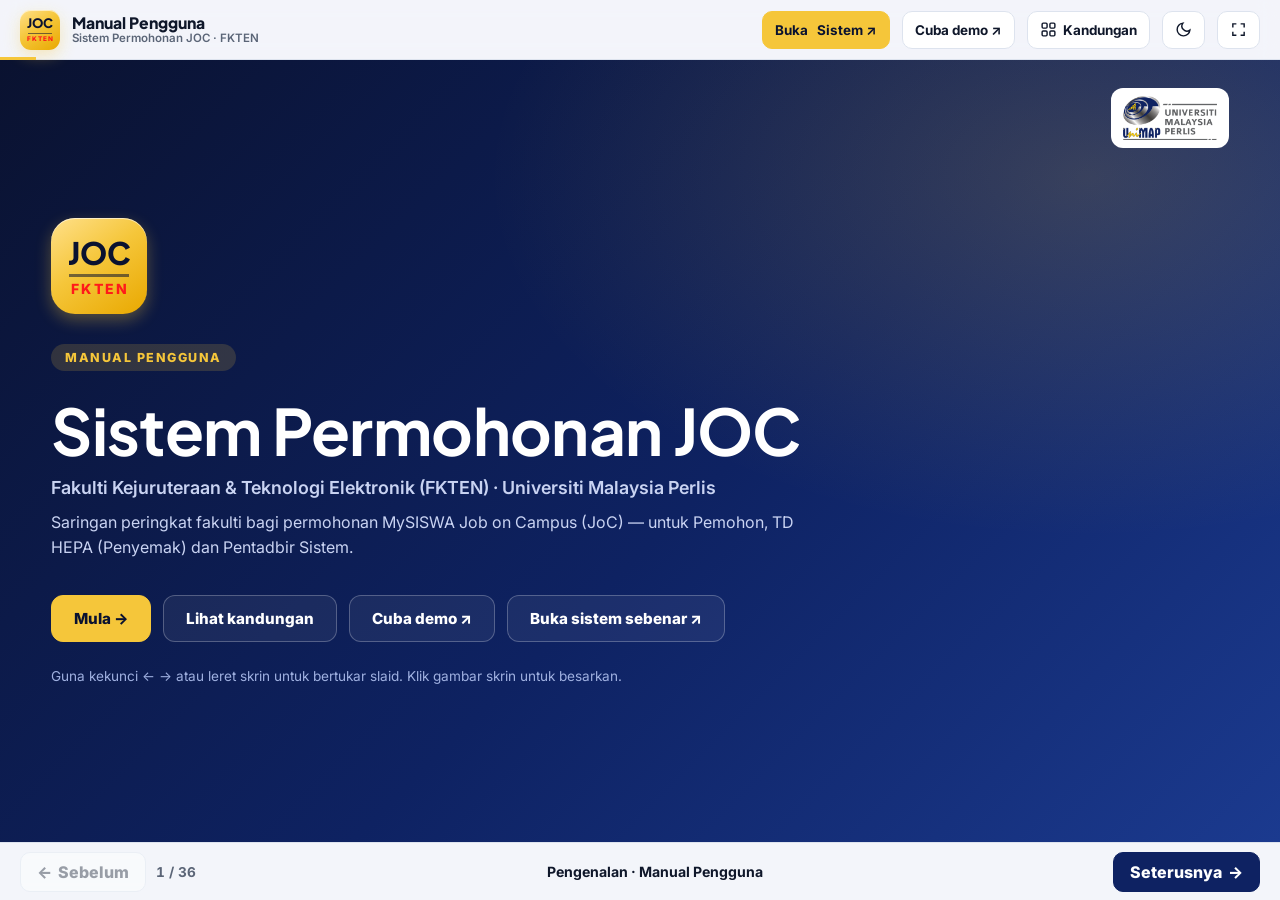
==== commit a541dd65: "Tambah hubungan bantuan sistem dan pautan ke sistem sebenar Co-Authored-By: Claude Opus 5.5 <noreply" ====
--- a/index.html
+++ b/index.html
@@ -216,7 +216,8 @@
   <span class="logomark"><b>JOC</b><i></i><em>FKTEN</em></span>
   <div class="name">Manual Pengguna<small>Sistem Permohonan JOC · FKTEN</small></div>
   <div class="sp"></div>
-  <a class="tb gold hide-sm" href="demo/index.html" target="_blank" rel="noopener">Cuba demo ↗</a>
+  <a class="tb gold" href="https://script.google.com/macros/s/AKfycbzIDn8U1lK2ytuUc8QofVW7gcd-ScI2PoUUw6cmkPMZvK7X3r18yaGmtmRShgQh-ZTEXw/exec" target="_blank" rel="noopener" title="Buka sistem sebenar" style="white-space:nowrap"><span class="hide-sm">Buka&nbsp;</span>Sistem ↗</a>
+  <a class="tb hide-sm" href="demo/index.html" target="_blank" rel="noopener">Cuba demo ↗</a>
   <button class="tb" id="btn-ov" title="Semua slaid (O)" aria-label="Semua slaid"><svg viewBox="0 0 24 24" fill="none" stroke="currentColor" stroke-width="2"><rect x="3" y="3" width="7" height="7" rx="1.5"/><rect x="14" y="3" width="7" height="7" rx="1.5"/><rect x="3" y="14" width="7" height="7" rx="1.5"/><rect x="14" y="14" width="7" height="7" rx="1.5"/></svg><span class="hide-sm">Kandungan</span></button>
   <button class="tb" id="btn-theme" title="Tema cerah / gelap" aria-label="Tukar tema"><svg viewBox="0 0 24 24" fill="none" stroke="currentColor" stroke-width="2"><path d="M21 12.8A9 9 0 1 1 11.2 3a7 7 0 0 0 9.8 9.8z"/></svg></button>
   <button class="tb hide-sm" id="btn-fs" title="Skrin penuh (F)" aria-label="Skrin penuh"><svg viewBox="0 0 24 24" fill="none" stroke="currentColor" stroke-width="2"><path d="M4 9V4h5M20 9V4h-5M4 15v5h5M20 15v5h-5"/></svg></button>
@@ -238,6 +239,7 @@
         <button class="btn gold" data-go="next">Mula →</button>
         <button class="btn" data-ov>Lihat kandungan</button>
         <a class="btn" href="demo/index.html" target="_blank" rel="noopener">Cuba demo ↗</a>
+        <a class="btn" href="https://script.google.com/macros/s/AKfycbzIDn8U1lK2ytuUc8QofVW7gcd-ScI2PoUUw6cmkPMZvK7X3r18yaGmtmRShgQh-ZTEXw/exec" target="_blank" rel="noopener">Buka sistem sebenar ↗</a>
       </div>
       <div class="hint">Guna kekunci ← → atau leret skrin untuk bertukar slaid. Klik gambar skrin untuk besarkan.</div>
     </div>
@@ -803,6 +805,7 @@
       <div style="margin-top:26px;display:flex;gap:12px;flex-wrap:wrap">
         <a class="tb gold" style="height:46px;padding:0 22px;font-size:.95rem" href="demo/index.html" target="_blank" rel="noopener">Buka demo ↗</a>
         <a class="tb" style="height:46px;padding:0 22px;font-size:.95rem" href="demo/preview-email.html" target="_blank" rel="noopener">Lihat contoh emel ↗</a>
+        <a class="tb" style="height:46px;padding:0 22px;font-size:.95rem" href="https://script.google.com/macros/s/AKfycbzIDn8U1lK2ytuUc8QofVW7gcd-ScI2PoUUw6cmkPMZvK7X3r18yaGmtmRShgQh-ZTEXw/exec" target="_blank" rel="noopener">Buka sistem sebenar ↗</a>
       </div>
       <div class="tip">Di dalam demo: klik <b>Log masuk dengan akaun UniMAP</b> dan pilih akaun di atas. Untuk mula semula, buka menu avatar › <b>Set semula data demo</b>.</div>
     </div>
@@ -812,11 +815,12 @@
     <div class="inner">
       <span class="logomark xl"><b>JOC</b><i></i><em>FKTEN</em></span>
       <h1 style="font-size:clamp(2rem,4vw,3.2rem)">Terima kasih</h1>
-      <div class="cards c2" style="width:100%;max-width:900px">
+      <div class="cards c3" style="width:100%;max-width:1180px">
         <div class="card" style="background:rgba(255,255,255,.06);border-color:rgba(255,255,255,.18);color:#fff"><h3>Saringan peringkat fakulti</h3><p style="color:#c9d3f2">Prof. Madya Ts. Dr. Mohamed Nasrun Osman<br>Timbalan Dekan (Hal Ehwal Pelajar dan Alumni), FKTEN<br><a style="color:var(--gold)" href="mailto:nasrun@unimap.edu.my">nasrun@unimap.edu.my</a></p></div>
         <div class="card" style="background:rgba(255,255,255,.06);border-color:rgba(255,255,255,.18);color:#fff"><h3>Pertanyaan peringkat universiti</h3><p style="color:#c9d3f2">Pusat Kebolehpasaran Graduan &amp; Keusahawanan (CGEE) UniMAP<br><a style="color:var(--gold)" href="mailto:cgee@unimap.edu.my">cgee@unimap.edu.my</a></p></div>
-      </div>
-      <div class="btns"><button class="btn" data-go="first">↺ Kembali ke awal</button><button class="btn" data-ov>Kandungan</button></div>
+        <div class="card" style="background:rgba(255,255,255,.06);border-color:rgba(255,255,255,.18);color:#fff"><h3>Bantuan sistem</h3><p style="color:#c9d3f2">Ts. Dr. Mohd Zamri Bin Zahir Ahmad<br>Pensyarah Kanan<br><a style="color:var(--gold)" href="mailto:zamrizahir@unimap.edu.my">zamrizahir@unimap.edu.my</a></p></div>
+      </div>
+      <div class="btns"><a class="btn gold" href="https://script.google.com/macros/s/AKfycbzIDn8U1lK2ytuUc8QofVW7gcd-ScI2PoUUw6cmkPMZvK7X3r18yaGmtmRShgQh-ZTEXw/exec" target="_blank" rel="noopener">Buka sistem sebenar ↗</a><button class="btn" data-go="first">↺ Kembali ke awal</button><button class="btn" data-ov>Kandungan</button></div>
       <div class="hint">Sistem Permohonan JOC · Fakulti Kejuruteraan &amp; Teknologi Elektronik (FKTEN) · Universiti Malaysia Perlis</div>
     </div>
   </section>
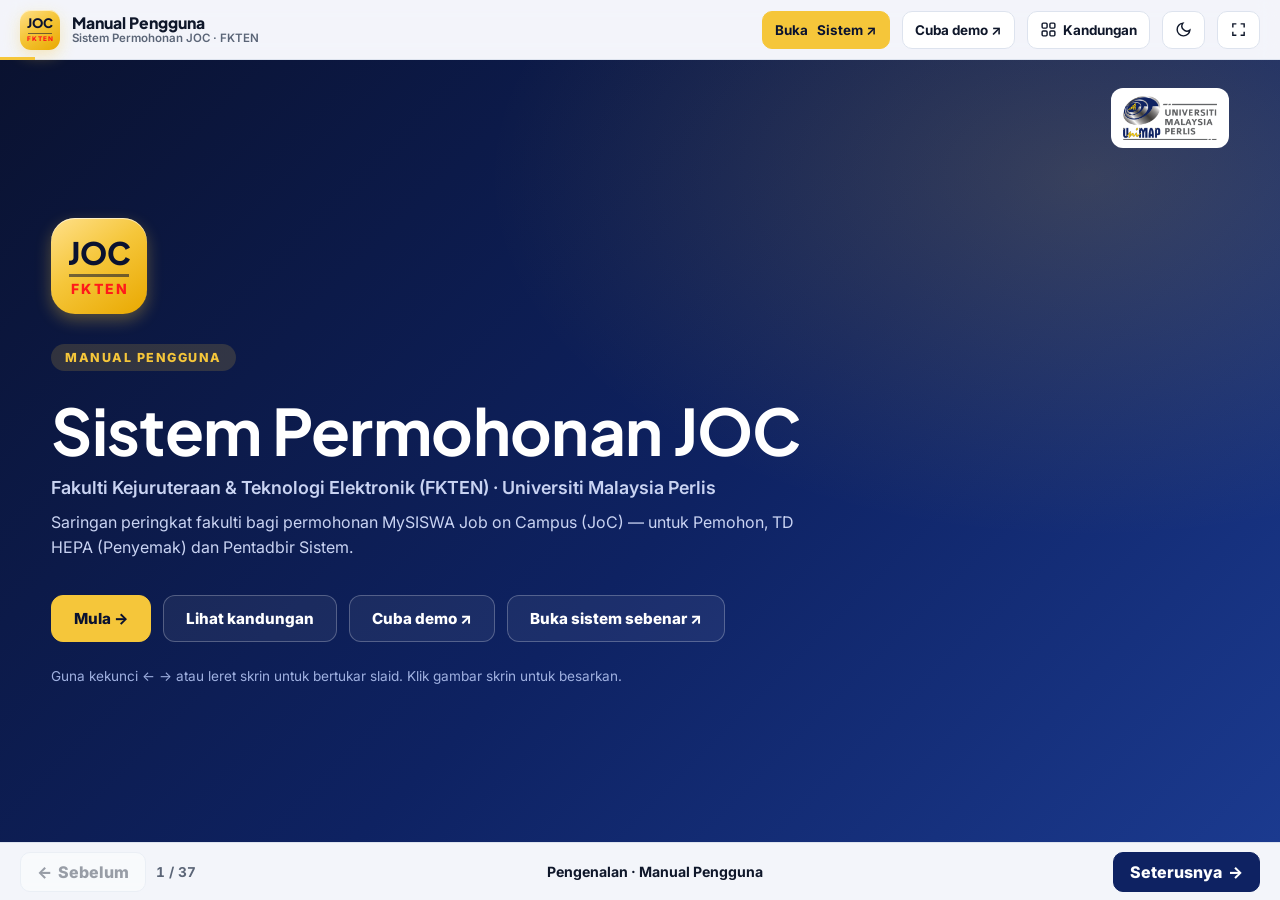
==== commit 84f320ec: "Pautan sistem domain UniMAP dan slaid masalah akaun Google Co-Authored-By: Claude Opus 5.5 <noreply@" ====
--- a/index.html
+++ b/index.html
@@ -216,7 +216,7 @@
   <span class="logomark"><b>JOC</b><i></i><em>FKTEN</em></span>
   <div class="name">Manual Pengguna<small>Sistem Permohonan JOC · FKTEN</small></div>
   <div class="sp"></div>
-  <a class="tb gold" href="https://script.google.com/macros/s/AKfycbzIDn8U1lK2ytuUc8QofVW7gcd-ScI2PoUUw6cmkPMZvK7X3r18yaGmtmRShgQh-ZTEXw/exec" target="_blank" rel="noopener" title="Buka sistem sebenar" style="white-space:nowrap"><span class="hide-sm">Buka&nbsp;</span>Sistem ↗</a>
+  <a class="tb gold" href="https://script.google.com/a/macros/unimap.edu.my/s/AKfycbzIDn8U1lK2ytuUc8QofVW7gcd-ScI2PoUUw6cmkPMZvK7X3r18yaGmtmRShgQh-ZTEXw/exec" target="_blank" rel="noopener" title="Buka sistem sebenar" style="white-space:nowrap"><span class="hide-sm">Buka&nbsp;</span>Sistem ↗</a>
   <a class="tb hide-sm" href="demo/index.html" target="_blank" rel="noopener">Cuba demo ↗</a>
   <button class="tb" id="btn-ov" title="Semua slaid (O)" aria-label="Semua slaid"><svg viewBox="0 0 24 24" fill="none" stroke="currentColor" stroke-width="2"><rect x="3" y="3" width="7" height="7" rx="1.5"/><rect x="14" y="3" width="7" height="7" rx="1.5"/><rect x="3" y="14" width="7" height="7" rx="1.5"/><rect x="14" y="14" width="7" height="7" rx="1.5"/></svg><span class="hide-sm">Kandungan</span></button>
   <button class="tb" id="btn-theme" title="Tema cerah / gelap" aria-label="Tukar tema"><svg viewBox="0 0 24 24" fill="none" stroke="currentColor" stroke-width="2"><path d="M21 12.8A9 9 0 1 1 11.2 3a7 7 0 0 0 9.8 9.8z"/></svg></button>
@@ -239,7 +239,7 @@
         <button class="btn gold" data-go="next">Mula →</button>
         <button class="btn" data-ov>Lihat kandungan</button>
         <a class="btn" href="demo/index.html" target="_blank" rel="noopener">Cuba demo ↗</a>
-        <a class="btn" href="https://script.google.com/macros/s/AKfycbzIDn8U1lK2ytuUc8QofVW7gcd-ScI2PoUUw6cmkPMZvK7X3r18yaGmtmRShgQh-ZTEXw/exec" target="_blank" rel="noopener">Buka sistem sebenar ↗</a>
+        <a class="btn" href="https://script.google.com/a/macros/unimap.edu.my/s/AKfycbzIDn8U1lK2ytuUc8QofVW7gcd-ScI2PoUUw6cmkPMZvK7X3r18yaGmtmRShgQh-ZTEXw/exec" target="_blank" rel="noopener">Buka sistem sebenar ↗</a>
       </div>
       <div class="hint">Guna kekunci ← → atau leret skrin untuk bertukar slaid. Klik gambar skrin untuk besarkan.</div>
     </div>
@@ -337,7 +337,7 @@
           <li>Pilih akaun <b>@unimap.edu.my</b> anda di skrin Google.</li>
           <li>Kali pertama sahaja: lengkapkan profil (jabatan, jawatan, no. telefon).</li>
         </ol>
-        <div class="tip">Akaun Gmail peribadi <b>tidak dibenarkan</b>. Jika anda log masuk ke beberapa akaun Google, pastikan akaun UniMAP yang dipilih.</div>
+        <div class="tip">Akaun Gmail peribadi <b>tidak dibenarkan</b>. Ralat "Sorry, unable to open the file" atau masuk dengan akaun yang salah? Lihat <a href="#" data-jump="akaun" style="color:var(--accent);font-weight:700">Masalah akaun Google</a>.</div>
       </div>
       <div class="frames2">
         <figure class="frame"><div class="bar"><span></span><span></span><span></span></div><img src="assets/shots/01-landing.jpg" alt="Halaman utama sistem" loading="lazy"><span class="zoom">Klik untuk besarkan</span></figure>
@@ -776,7 +776,7 @@
       <h2>Soalan lazim</h2>
       <div class="faq">
         <div>
-          <details><summary>Saya tidak dapat log masuk.</summary><p>Gunakan akaun Google <b>@unimap.edu.my</b>. Jika pelayar anda log masuk ke beberapa akaun Google, pilih akaun UniMAP di skrin "Pilih akaun", atau buka sistem dalam tetingkap Inkognito.</p></details>
+          <details><summary>Saya tidak dapat log masuk.</summary><p>Gunakan akaun Google <b>@unimap.edu.my</b>. Jika muncul "Sorry, unable to open the file" atau sistem dibuka dengan akaun yang salah, lihat <a href="#" data-jump="akaun" style="color:var(--accent);font-weight:700">Masalah akaun Google</a>.</p></details>
           <details><summary>Boleh saya simpan dan sambung kemudian?</summary><p>Ya. Borang disimpan secara automatik sebagai draf. Buka <b>Permohonan saya</b> dan klik draf untuk menyambung.</p></details>
           <details><summary>Boleh saya ubah permohonan selepas dihantar?</summary><p>Tidak, kecuali TD HEPA meminta pindaan. Jika ada kesilapan besar, hubungi TD HEPA supaya permohonan dikembalikan untuk pindaan.</p></details>
           <details><summary>Saiz dan jenis fail lampiran?</summary><p>PDF, JPG atau PNG, maksimum 10 MB setiap fail. Anda boleh melampirkan lebih daripada satu fail.</p></details>
@@ -791,6 +791,31 @@
     </div>
   </section>
 
+  <section class="slide" data-title="Masalah akaun Google" data-group="Penutup" data-anchor="akaun">
+    <div class="inner">
+      <div class="kicker"><span class="dot"></span>Masalah akaun Google</div>
+      <h2>Ralat "Sorry, unable to open the file" atau akaun yang salah?</h2>
+      <p class="lead">Ini berlaku apabila pelayar anda log masuk ke <b>lebih daripada satu akaun Google</b> (contoh: Gmail peribadi, atau dua akaun UniMAP). Google akan membuka sistem dengan akaun <b>utama</b> pelayar, bukan akaun yang anda pilih. Ini had Google, bukan kerosakan sistem.</p>
+      <div class="cards c2">
+        <div class="card"><div class="ico">📱</div><h3>Telefon</h3>
+          <ol class="steps">
+            <li>Dalam Chrome, buka <b>tab Inkognito baharu</b> (menu ⋮ › <span class="ui">Tab Inkognito baharu</span>).</li>
+            <li>Tampal pautan sistem, atau buka manual ini di tab tersebut dan klik <span class="ui">Buka sistem ↗</span>.</li>
+            <li>Log masuk dengan akaun <b>@unimap.edu.my</b> anda sendiri.</li>
+          </ol>
+        </div>
+        <div class="card"><div class="ico">💻</div><h3>Komputer (penyelesaian kekal)</h3>
+          <ol class="steps">
+            <li>Dalam Chrome, klik ikon profil (atas kanan) › <span class="ui">Tambah</span> profil Chrome baharu.</li>
+            <li>Log masuk ke profil baharu itu dengan akaun UniMAP anda <b>sahaja</b>.</li>
+            <li>Sentiasa buka sistem dari profil tersebut — tiada lagi masalah akaun.</li>
+          </ol>
+        </div>
+      </div>
+      <div class="tip warn">Sebelum menghantar permohonan, semak emel yang dipaparkan di menu avatar (atas kanan sistem). Pastikan ia akaun UniMAP anda sendiri.</div>
+    </div>
+  </section>
+
   <section class="slide" data-title="Cuba sendiri" data-group="Penutup" data-anchor="demo">
     <div class="inner">
       <div class="kicker"><span class="dot"></span>Cuba sendiri</div>
@@ -805,7 +830,7 @@
       <div style="margin-top:26px;display:flex;gap:12px;flex-wrap:wrap">
         <a class="tb gold" style="height:46px;padding:0 22px;font-size:.95rem" href="demo/index.html" target="_blank" rel="noopener">Buka demo ↗</a>
         <a class="tb" style="height:46px;padding:0 22px;font-size:.95rem" href="demo/preview-email.html" target="_blank" rel="noopener">Lihat contoh emel ↗</a>
-        <a class="tb" style="height:46px;padding:0 22px;font-size:.95rem" href="https://script.google.com/macros/s/AKfycbzIDn8U1lK2ytuUc8QofVW7gcd-ScI2PoUUw6cmkPMZvK7X3r18yaGmtmRShgQh-ZTEXw/exec" target="_blank" rel="noopener">Buka sistem sebenar ↗</a>
+        <a class="tb" style="height:46px;padding:0 22px;font-size:.95rem" href="https://script.google.com/a/macros/unimap.edu.my/s/AKfycbzIDn8U1lK2ytuUc8QofVW7gcd-ScI2PoUUw6cmkPMZvK7X3r18yaGmtmRShgQh-ZTEXw/exec" target="_blank" rel="noopener">Buka sistem sebenar ↗</a>
       </div>
       <div class="tip">Di dalam demo: klik <b>Log masuk dengan akaun UniMAP</b> dan pilih akaun di atas. Untuk mula semula, buka menu avatar › <b>Set semula data demo</b>.</div>
     </div>
@@ -820,7 +845,7 @@
         <div class="card" style="background:rgba(255,255,255,.06);border-color:rgba(255,255,255,.18);color:#fff"><h3>Pertanyaan peringkat universiti</h3><p style="color:#c9d3f2">Pusat Kebolehpasaran Graduan &amp; Keusahawanan (CGEE) UniMAP<br><a style="color:var(--gold)" href="mailto:cgee@unimap.edu.my">cgee@unimap.edu.my</a></p></div>
         <div class="card" style="background:rgba(255,255,255,.06);border-color:rgba(255,255,255,.18);color:#fff"><h3>Bantuan sistem</h3><p style="color:#c9d3f2">Ts. Dr. Mohd Zamri Bin Zahir Ahmad<br>Pensyarah Kanan<br><a style="color:var(--gold)" href="mailto:zamrizahir@unimap.edu.my">zamrizahir@unimap.edu.my</a></p></div>
       </div>
-      <div class="btns"><a class="btn gold" href="https://script.google.com/macros/s/AKfycbzIDn8U1lK2ytuUc8QofVW7gcd-ScI2PoUUw6cmkPMZvK7X3r18yaGmtmRShgQh-ZTEXw/exec" target="_blank" rel="noopener">Buka sistem sebenar ↗</a><button class="btn" data-go="first">↺ Kembali ke awal</button><button class="btn" data-ov>Kandungan</button></div>
+      <div class="btns"><a class="btn gold" href="https://script.google.com/a/macros/unimap.edu.my/s/AKfycbzIDn8U1lK2ytuUc8QofVW7gcd-ScI2PoUUw6cmkPMZvK7X3r18yaGmtmRShgQh-ZTEXw/exec" target="_blank" rel="noopener">Buka sistem sebenar ↗</a><button class="btn" data-go="first">↺ Kembali ke awal</button><button class="btn" data-ov>Kandungan</button></div>
       <div class="hint">Sistem Permohonan JOC · Fakulti Kejuruteraan &amp; Teknologi Elektronik (FKTEN) · Universiti Malaysia Perlis</div>
     </div>
   </section>
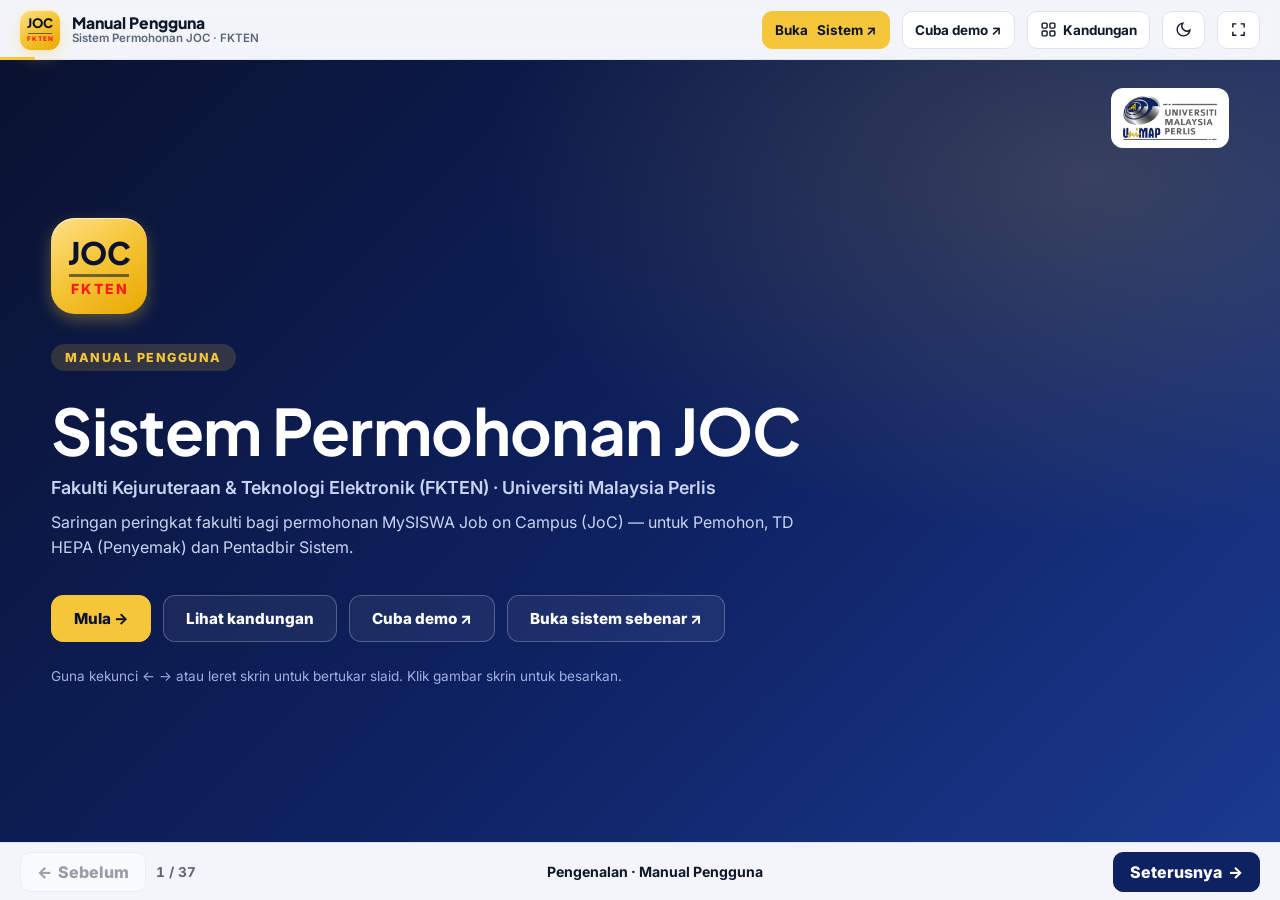
==== commit 63d326df: "Kemas kini manual: borang 4 langkah, Saya semak, notis 7 hari - Borang tanpa senarai pelajar (4 lang" ====
--- a/index.html
+++ b/index.html
@@ -300,10 +300,10 @@
       <h2>Aliran proses dalam 4 langkah</h2>
       <p class="lead">Klik setiap langkah untuk penerangan.</p>
       <div class="flow" id="flow">
-        <div class="card on" data-d="Pemohon mengisi butiran program JoC (5 langkah ringkas) dan melampirkan bukti kelulusan program — kertas kerja, emel atau surat kelulusan. Draf disimpan secara automatik."><div class="n">1</div><h3>Mohon di sistem ini</h3><p>Pemohon</p></div>
-        <div class="card" data-d="Semua Penyemak menerima emel. TD HEPA menyemak dan memilih Lulus, Pindaan atau Tolak. Jika Pindaan, pemohon membetulkan dan menghantar semula — medan yang berubah ditanda untuk Penyemak."><div class="n">2</div><h3>Semakan TD HEPA</h3><p>Penyemak</p></div>
+        <div class="card on" data-d="Pemohon mengisi butiran program JoC (4 langkah ringkas) dan melampirkan bukti kelulusan program — kertas kerja, emel atau surat kelulusan. Mohon sekurang-kurangnya 7 hari sebelum tarikh mula. Draf disimpan secara automatik."><div class="n">1</div><h3>Mohon di sistem ini</h3><p>Pemohon</p></div>
+        <div class="card" data-d="Semua Penyemak menerima emel. Penyemak yang bebas klik &quot;Saya semak&quot; supaya penyemak lain tahu permohonan sedang disemak, kemudian memilih Lulus, Pindaan atau Tolak — dalam 3 hari bekerja. Jika Pindaan, pemohon membetulkan dan menghantar semula; medan yang berubah ditanda untuk Penyemak."><div class="n">2</div><h3>Semakan TD HEPA</h3><p>Penyemak</p></div>
         <div class="card" data-d="Apabila diluluskan, surat kelulusan PDF dijana dengan nombor rujukan (cth. UniMAP/FKTEN/HEPA/JOC/2026/001) dan dihantar melalui emel kepada pemohon (s.k. Penyemak) dan CGEE."><div class="n">3</div><h3>Surat kelulusan</h3><p>Automatik</p></div>
-        <div class="card" data-d="Pemohon mendaftar tawaran latihan di portal MySISWA@JoC (joc.mohe.gov.my) menggunakan maklumat yang diluluskan. Fail CSV disediakan untuk memudahkan salinan."><div class="n">4</div><h3>Daftar di portal JoC</h3><p>Pemohon</p></div>
+        <div class="card" data-d="Pemohon mendaftar tawaran latihan di portal MySISWA@JoC (joc.mohe.gov.my) menggunakan maklumat yang diluluskan, dan mengisi butiran pelajar terus di portal JoC. Fail CSV disediakan untuk memudahkan salinan."><div class="n">4</div><h3>Daftar di portal JoC</h3><p>Pemohon</p></div>
       </div>
       <div class="card flow-detail" id="flow-detail"></div>
       <div class="chips"><span class="small" style="font-weight:700;color:var(--muted);align-self:center">Status:</span>
@@ -335,7 +335,7 @@
           <li>Buka pautan sistem yang dikongsi oleh fakulti.</li>
           <li>Klik <span class="ui">Log masuk dengan akaun UniMAP</span>.</li>
           <li>Pilih akaun <b>@unimap.edu.my</b> anda di skrin Google.</li>
-          <li>Kali pertama sahaja: lengkapkan profil (jabatan, jawatan, no. telefon).</li>
+          <li>Kali pertama sahaja: semak profil anda — ia diisi automatik daripada Senarai Staf FKTEN.</li>
         </ol>
         <div class="tip">Akaun Gmail peribadi <b>tidak dibenarkan</b>. Ralat "Sorry, unable to open the file" atau masuk dengan akaun yang salah? Lihat <a href="#" data-jump="akaun" style="color:var(--accent);font-weight:700">Masalah akaun Google</a>.</div>
       </div>
@@ -368,22 +368,22 @@
       <div class="num">02</div>
       <h2>Pemohon</h2>
       <p class="lead">Dari profil hingga surat kelulusan — langkah demi langkah untuk staf yang memohon JoC.</p>
-      <div class="who"><span>Profil</span><span>Borang 5 langkah</span><span>Bukti kelulusan</span><span>Pindaan</span><span>Surat &amp; portal JoC</span></div>
-    </div>
-  </section>
-
-  <section class="slide" data-title="Lengkapkan profil" data-group="Pemohon">
+      <div class="who"><span>Profil</span><span>Borang 4 langkah</span><span>Bukti kelulusan</span><span>Pindaan</span><span>Surat &amp; portal JoC</span></div>
+    </div>
+  </section>
+
+  <section class="slide" data-title="Semak profil" data-group="Pemohon">
     <div class="inner split">
       <div class="txt">
         <div class="kicker"><span class="dot"></span>Pemohon</div>
-        <h2>Lengkapkan profil (kali pertama)</h2>
+        <h2>Semak profil (kali pertama)</h2>
         <ol class="steps">
+          <li>Nama, no. staf, jawatan, jabatan dan no. telefon <b>diisi automatik</b> daripada Senarai Staf FKTEN.</li>
           <li>Semak nama penuh anda — nama ini dicetak pada surat kelulusan.</li>
-          <li>Pilih <b>jabatan</b> dan isi <b>jawatan</b>.</li>
-          <li>Isi no. telefon untuk tujuan susulan (pilihan).</li>
+          <li>Jika ada yang salah, betulkan dan maklumkan kepada pentadbir supaya Senarai Staf dikemas kini.</li>
           <li>Klik <span class="ui">Simpan</span>.</li>
         </ol>
-        <div class="tip">Profil boleh dikemas kini kemudian melalui menu avatar › <b>Profil saya</b>.</div>
+        <div class="tip">Jika emel anda tiada dalam Senarai Staf FKTEN (cth. staf baharu), isi maklumat sendiri. Profil boleh dikemas kini kemudian melalui menu avatar › <b>Profil saya</b>.</div>
       </div>
       <figure class="frame"><div class="bar"><span></span><span></span><span></span></div><img src="assets/shots/04-profile.jpg" alt="Profil" loading="lazy"><span class="zoom">Klik untuk besarkan</span></figure>
     </div>
@@ -395,7 +395,7 @@
         <div class="kicker"><span class="dot"></span>Pemohon</div>
         <h2>Laman utama</h2>
         <ul class="ticks">
-          <li>Ringkasan bilangan permohonan: Draf, Dalam semakan, Perlu pindaan, Lulus.</li>
+          <li>Kad ringkasan: Draf, Dalam semakan, Perlu pindaan, Lulus — <b>klik kad</b> untuk terus ke senarai berkenaan.</li>
           <li>Senarai permohonan terkini dengan status berwarna.</li>
           <li>Butang <span class="ui gold">+ Permohonan Baharu</span> untuk mula memohon.</li>
           <li>Butang <span class="ui">⟳</span> di bahagian atas untuk mengemas kini status terkini.</li>
@@ -410,13 +410,14 @@
       <div class="txt">
         <div class="kicker"><span class="dot"></span>Pemohon</div>
         <h2>Sebelum anda mula</h2>
-        <p class="lead">Halaman ini meringkaskan syarat JoC. Sediakan perkara berikut sebelum mengisi borang:</p>
+        <p class="lead">Halaman ini dipaparkan setiap kali anda memohon. Sediakan perkara berikut:</p>
         <ul class="ticks">
           <li>Kertas kerja / emel / surat kelulusan program (PDF atau gambar).</li>
-          <li>Tarikh mula dan tamat, serta jumlah jam bagi setiap pelajar.</li>
+          <li>Tarikh mula dan tamat, bilangan pelajar dan jumlah jam bagi setiap pelajar.</li>
           <li>Skop tugas pelajar (satu tugas setiap baris).</li>
-          <li>Senarai pelajar (no. matrik &amp; nama) jika telah dikenal pasti.</li>
-        </ul>
+        </ul>
+        <div class="tip warn"><b>Tempoh permohonan:</b> mohon <b>sekurang-kurangnya 7 hari</b> sebelum tarikh mula. Permohonan disemak dalam <b>3 hari bekerja</b>. Tiada jaminan kelulusan jika dihantar lewat — rancang lebih awal.</div>
+        <div class="tip">Butiran pelajar (nama, no. matrik) <b>tidak</b> diisi di sini — ia diisi terus di portal JoC selepas permohonan diluluskan.</div>
       </div>
       <figure class="frame"><div class="bar"><span></span><span></span><span></span></div><img src="assets/shots/06-apply.jpg" alt="Sebelum mula" loading="lazy"><span class="zoom">Klik untuk besarkan</span></figure>
     </div>
@@ -425,7 +426,7 @@
   <section class="slide" data-title="Borang 1: Program" data-group="Pemohon">
     <div class="inner split rev">
       <div class="txt">
-        <div class="kicker"><span class="dot"></span>Pemohon · Langkah 1 / 5</div>
+        <div class="kicker"><span class="dot"></span>Pemohon · Langkah 1 / 4</div>
         <h2>Maklumat program</h2>
         <ol class="steps">
           <li>Nama program / aktiviti.</li>
@@ -442,7 +443,7 @@
   <section class="slide" data-title="Borang 2: Keperluan JOC" data-group="Pemohon">
     <div class="inner split">
       <div class="txt">
-        <div class="kicker"><span class="dot"></span>Pemohon · Langkah 2 / 5</div>
+        <div class="kicker"><span class="dot"></span>Pemohon · Langkah 2 / 4</div>
         <h2>Keperluan JOC</h2>
         <ol class="steps">
           <li>Jawatan / jenis latihan dan kategori latihan.</li>
@@ -450,32 +451,17 @@
           <li>Tarikh mula dan tarikh tamat.</li>
           <li>Skop tugas — tambah satu tugas setiap baris, susun dengan anak panah.</li>
         </ol>
-        <div class="tip"><b>Anggaran kos</b> dikira automatik (pelajar × jam × RM6). Sistem juga memaparkan purata jam seminggu supaya anda boleh pastikan ia dalam had JoC.</div>
+        <div class="tip"><b>Anggaran kos</b> dikira automatik (pelajar × jam × RM6), berserta purata jam seminggu supaya anda boleh pastikan ia dalam had JoC.</div>
+        <div class="tip warn">Jika tarikh mula <b>kurang daripada 7 hari</b> lagi, amaran kuning <b>Permohonan segera</b> dipaparkan. Anda masih boleh menghantar, tetapi tiada jaminan kelulusan sebelum tarikh mula.</div>
       </div>
       <figure class="frame"><div class="bar"><span></span><span></span><span></span></div><img src="assets/shots/07-form-step2.jpg" alt="Langkah 2" loading="lazy"><span class="zoom">Klik untuk besarkan</span></figure>
     </div>
   </section>
 
-  <section class="slide" data-title="Borang 3: Pelajar" data-group="Pemohon">
-    <div class="inner split rev">
-      <div class="txt">
-        <div class="kicker"><span class="dot"></span>Pemohon · Langkah 3 / 5</div>
-        <h2>Pelajar</h2>
-        <p class="lead">Pilih bagaimana pelajar akan diambil:</p>
-        <ul class="ticks">
-          <li><b>Pelajar telah dikenal pasti</b> — masukkan no. matrik, nama dan program pengajian setiap pelajar.</li>
-          <li><b>Melalui iklan terbuka JOC</b> — tiada senarai diperlukan; pastikan iklan di portal JoC dibuka selepas permohonan diluluskan.</li>
-        </ul>
-        <div class="tip">Jika menamakan pelajar, bilangan nama perlu sepadan dengan bilangan pelajar di Langkah 2.</div>
-      </div>
-      <figure class="frame"><div class="bar"><span></span><span></span><span></span></div><img src="assets/shots/07-form-step3.jpg" alt="Langkah 3" loading="lazy"><span class="zoom">Klik untuk besarkan</span></figure>
-    </div>
-  </section>
-
-  <section class="slide" data-title="Borang 4: Bukti kelulusan" data-group="Pemohon">
-    <div class="inner split">
-      <div class="txt">
-        <div class="kicker"><span class="dot"></span>Pemohon · Langkah 4 / 5</div>
+  <section class="slide" data-title="Borang 3: Bukti kelulusan" data-group="Pemohon">
+    <div class="inner split rev">
+      <div class="txt">
+        <div class="kicker"><span class="dot"></span>Pemohon · Langkah 3 / 4</div>
         <h2>Bukti kelulusan program</h2>
         <ol class="steps">
           <li>Klik kotak muat naik (atau seret fail ke dalamnya).</li>
@@ -484,23 +470,23 @@
         </ol>
         <div class="tip">Format: PDF, JPG atau PNG — maksimum <b>10 MB</b> setiap fail. Boleh lampir lebih daripada satu fail. Fail disimpan secara peribadi dan hanya boleh dibuka oleh anda dan Penyemak.</div>
       </div>
-      <figure class="frame"><div class="bar"><span></span><span></span><span></span></div><img src="assets/shots/07-form-step4.jpg" alt="Langkah 4" loading="lazy"><span class="zoom">Klik untuk besarkan</span></figure>
-    </div>
-  </section>
-
-  <section class="slide" data-title="Borang 5: Semak &amp; hantar" data-group="Pemohon">
-    <div class="inner split rev">
-      <div class="txt">
-        <div class="kicker"><span class="dot"></span>Pemohon · Langkah 5 / 5</div>
+      <figure class="frame"><div class="bar"><span></span><span></span><span></span></div><img src="assets/shots/07-form-step3.jpg" alt="Langkah 3" loading="lazy"><span class="zoom">Klik untuk besarkan</span></figure>
+    </div>
+  </section>
+
+  <section class="slide" data-title="Borang 4: Semak &amp; hantar" data-group="Pemohon">
+    <div class="inner split">
+      <div class="txt">
+        <div class="kicker"><span class="dot"></span>Pemohon · Langkah 4 / 4</div>
         <h2>Semak &amp; hantar</h2>
         <ol class="steps">
-          <li>Semak ringkasan permohonan. Sistem menunjukkan langkah yang belum lengkap.</li>
+          <li>Semak ringkasan permohonan. Langkah yang belum lengkap dipaparkan sebagai butang — klik untuk terus ke langkah itu.</li>
           <li>Tandakan <b>perakuan</b>.</li>
           <li>Klik <span class="ui gold">Hantar permohonan</span>.</li>
         </ol>
         <div class="tip">Selepas dihantar, anda menerima <b>nombor rujukan</b> (cth. JOC-FKTEN-2026-0007) dan semua Penyemak dimaklumkan melalui emel. Permohonan tidak boleh diubah kecuali TD HEPA meminta pindaan.</div>
       </div>
-      <figure class="frame"><div class="bar"><span></span><span></span><span></span></div><img src="assets/shots/07-form-step5.jpg" alt="Langkah 5" loading="lazy"><span class="zoom">Klik untuk besarkan</span></figure>
+      <figure class="frame"><div class="bar"><span></span><span></span><span></span></div><img src="assets/shots/07-form-step4.jpg" alt="Langkah 4" loading="lazy"><span class="zoom">Klik untuk besarkan</span></figure>
     </div>
   </section>
 
@@ -510,7 +496,8 @@
         <div class="kicker"><span class="dot"></span>Pemohon</div>
         <h2>Permohonan saya</h2>
         <ul class="ticks">
-          <li>Semua permohonan anda, termasuk draf, dengan status semasa.</li>
+          <li>Semua permohonan anda, termasuk draf. Tapis dengan tab: Semua · Draf · Dalam semakan · Perlu pindaan · Lulus · Ditolak.</li>
+          <li>Ulasan TD HEPA (sebab ditolak / pindaan diminta) dipaparkan terus dalam senarai.</li>
           <li>Klik permohonan untuk melihat butiran dan <b>sejarah</b> (bila dihantar, disemak, diluluskan).</li>
           <li><span class="ui">Salin</span> — mulakan permohonan baharu berdasarkan permohonan lama (berguna untuk program berulang setiap semester).</li>
           <li><span class="ui">Padam draf</span> — hanya untuk draf yang belum dihantar.</li>
@@ -546,8 +533,9 @@
           <li><span class="ui gold">Surat kelulusan (PDF)</span> — muat turun semula bila-bila masa.</li>
           <li><span class="ui">Maklumat untuk portal JoC (CSV)</span> — semua maklumat diluluskan mengikut susunan borang JoC.</li>
           <li>Daftar di <b>joc.mohe.gov.my</b>: Penempatan Latihan › Tawaran Latihan › <b>+ Tambah Tawaran Latihan</b>.</li>
+          <li>Isi <b>butiran pelajar</b> terus di portal JoC. CGEE menyemak di peringkat universiti.</li>
         </ol>
-        <div class="tip">Kelulusan fakulti ialah <b>langkah pertama</b>. Pendaftaran di portal MySISWA@JoC masih perlu dibuat oleh pemohon untuk tindakan CGEE.</div>
+        <div class="tip">Langkah-langkah ini juga disenaraikan dalam emel kelulusan dan pada halaman permohonan anda.</div>
       </div>
       <div class="frames2">
         <figure class="frame"><div class="bar"><span></span><span></span><span></span></div><img src="assets/shots/10-approved.jpg" alt="Permohonan diluluskan" loading="lazy"><span class="zoom">Klik untuk besarkan</span></figure>
@@ -562,7 +550,7 @@
       <div class="num">03</div>
       <h2>TD HEPA (Penyemak)</h2>
       <p class="lead">Menyemak permohonan staf dan membuat keputusan Lulus, Pindaan atau Tolak — dari komputer atau telefon.</p>
-      <div class="who"><span>Laman utama</span><span>Senarai semakan</span><span>Keputusan</span><span>Surat kelulusan</span><span>Emel</span><span>Laporan</span></div>
+      <div class="who"><span>Laman utama</span><span>Senarai semakan</span><span>Saya semak</span><span>Keputusan</span><span>Surat kelulusan</span><span>Emel</span><span>Laporan</span></div>
     </div>
   </section>
 
@@ -572,8 +560,8 @@
         <div class="kicker"><span class="dot"></span>TD HEPA</div>
         <h2>Laman utama Penyemak</h2>
         <ul class="ticks">
-          <li>Berapa permohonan <b>menunggu semakan</b>, dan berapa lama yang paling lama menunggu.</li>
-          <li>Jumlah diluluskan, jumlah jam pelajar dan anggaran kos.</li>
+          <li>Berapa permohonan <b>menunggu semakan</b>, dan yang paling lama menunggu (hari bekerja).</li>
+          <li>Jumlah diluluskan, jumlah jam pelajar dan anggaran kos — <b>klik kad</b> untuk terus ke senarai berkenaan.</li>
           <li>Senarai menunggu semakan — klik untuk terus menyemak.</li>
           <li>Butang <span class="ui gold">Buka senarai semakan</span>.</li>
         </ul>
@@ -591,7 +579,9 @@
         <ul class="ticks">
           <li>Tab: Menunggu · Perlu pindaan · Lulus · Ditolak · Semua.</li>
           <li>Cari mengikut program, rujukan atau nama pemohon; tapis mengikut jabatan.</li>
-          <li>Permohonan paling lama di atas. Lebih 5 hari menunggu ditanda <b style="color:var(--err)">merah</b>.</li>
+          <li>Permohonan paling lama di atas. Label pada setiap permohonan:
+            <span class="chip s-sub">Sedang disemak: nama</span> <span class="chip s-draft">Belum diambil</span> <span class="chip s-rej">LEWAT</span> (lebih 3 hari bekerja) <span class="chip s-amend">SEGERA</span> (tarikh mula kurang 7 hari).</li>
+          <li>Tab Perlu pindaan / Ditolak memaparkan ulasan dan sebab keputusan.</li>
           <li><span class="ui">Eksport CSV</span> untuk senarai semasa.</li>
         </ul>
       </div>
@@ -605,13 +595,30 @@
         <div class="kicker"><span class="dot"></span>TD HEPA</div>
         <h2>Halaman semakan</h2>
         <ul class="ticks">
-          <li>Semua butiran program, keperluan JOC, skop tugas dan pelajar.</li>
-          <li><b>Semakan automatik</b> — amaran jika jam seminggu melebihi had, bilangan nama tidak sepadan, dsb.</li>
+          <li>Semua butiran program, keperluan JOC, skop tugas dan bukti kelulusan.</li>
+          <li><b>Semakan automatik</b> — amaran jika jam seminggu melebihi had, permohonan segera (notis kurang 7 hari), tiada bukti rasmi, dsb.</li>
           <li>Permohonan dihantar semula: medan yang berubah ditanda <span style="background:#fef08a;color:#0f172a;padding:0 4px;border-radius:4px">kuning</span> berserta ulasan anda sebelum ini.</li>
           <li><span class="ui">Lihat</span> untuk membuka lampiran bukti kelulusan.</li>
         </ul>
       </div>
       <figure class="frame"><div class="bar"><span></span><span></span><span></span></div><img src="assets/shots/14-review-page.jpg" alt="Halaman semakan" loading="lazy"><span class="zoom">Klik untuk besarkan</span></figure>
+    </div>
+  </section>
+
+  <section class="slide" data-title="Saya semak" data-group="TD HEPA">
+    <div class="inner split rev">
+      <div class="txt">
+        <div class="kicker"><span class="dot"></span>TD HEPA</div>
+        <h2>Saya semak permohonan ini</h2>
+        <p class="lead">Semua Penyemak melihat semua permohonan. Supaya dua orang tidak menyemak permohonan yang sama:</p>
+        <ol class="steps">
+          <li>Klik <span class="ui gold">Saya semak permohonan ini</span> sebelum membuat keputusan.</li>
+          <li>Penyemak lain melihat <b>"Sedang disemak oleh [nama anda]"</b> dan tidak boleh membuat keputusan.</li>
+          <li>Tidak jadi menyemak? Klik <span class="ui">Lepaskan</span> — permohonan kembali ke senarai.</li>
+        </ol>
+        <div class="tip">Penyemak bercuti? Penyemak lain boleh klik <span class="ui">Ambil alih semakan</span>. Tuntutan juga tamat sendiri selepas <b>24 jam</b>. Semua direkod dalam Sejarah.</div>
+      </div>
+      <figure class="frame"><div class="bar"><span></span><span></span><span></span></div><img src="assets/shots/23-claimed-other.jpg" alt="Sedang disemak oleh penyemak lain" loading="lazy"><span class="zoom">Klik untuk besarkan</span></figure>
     </div>
   </section>
 
@@ -621,7 +628,7 @@
         <div class="kicker"><span class="dot"></span>TD HEPA</div>
         <h2>Buat keputusan</h2>
         <ol class="steps">
-          <li>Pilih <b>Lulus</b>, <b>Pindaan</b> atau <b>Tolak</b>.</li>
+          <li>Selepas klik <b>Saya semak</b>, pilih <b>Lulus</b>, <b>Pindaan</b> atau <b>Tolak</b>.</li>
           <li>Tulis ulasan kepada pemohon — <b>wajib</b> bagi Pindaan dan Tolak.</li>
           <li>Klik butang pengesahan (cth. <span class="ui gold">Minta pindaan</span>).</li>
         </ol>
@@ -631,7 +638,7 @@
           <tr><td><span class="chip s-amend">Pindaan</span></td><td>Dikembalikan kepada pemohon bersama ulasan.</td></tr>
           <tr><td><span class="chip s-rej">Tolak</span></td><td>Ditutup; pemohon dimaklumkan bersama sebab.</td></tr>
         </table>
-        <div class="tip">Penyemak tidak boleh membuat keputusan ke atas permohonan sendiri.</div>
+        <div class="tip">Keputusan, nama penyemak dan sebab dipaparkan pada halaman permohonan (<b>"Tolak oleh …"</b>). Penyemak tidak boleh membuat keputusan ke atas permohonan sendiri. Di telefon, butang <span class="ui">Buat keputusan ↓</span> membawa terus ke panel keputusan.</div>
       </div>
       <figure class="frame"><div class="bar"><span></span><span></span><span></span></div><img src="assets/shots/15-decision.jpg" alt="Buat keputusan" loading="lazy"><span class="zoom">Klik untuk besarkan</span></figure>
     </div>
@@ -667,7 +674,7 @@
           <tr><td>Lulus (+ surat PDF)</td><td>Pemohon</td><td>Semua Penyemak</td></tr>
           <tr><td>Lulus (+ surat PDF)</td><td>CGEE</td><td>—</td></tr>
         </table>
-        <div class="tip">Setiap emel mempunyai butang <b>Buka permohonan</b> yang membawa terus ke halaman berkenaan.</div>
+        <div class="tip">Setiap emel mempunyai butang yang membawa terus ke permohonan. Emel kelulusan menyenaraikan <b>langkah seterusnya</b> di portal JoC, termasuk mengisi butiran pelajar.</div>
       </div>
       <figure class="frame"><div class="bar"><span></span><span></span><span></span></div><img src="assets/shots/21-email.jpg" alt="Contoh emel kelulusan" loading="lazy"><span class="zoom">Klik untuk besarkan</span></figure>
     </div>
@@ -706,7 +713,7 @@
         <div class="kicker"><span class="dot"></span>Pentadbir</div>
         <h2>Pengguna &amp; peranan</h2>
         <ul class="ticks">
-          <li>Staf didaftarkan automatik sebagai Pemohon apabila log masuk kali pertama.</li>
+          <li>Staf didaftarkan automatik sebagai Pemohon apabila log masuk kali pertama; profil diisi daripada <b>Senarai Staf FKTEN</b>.</li>
           <li>Tandakan kotak untuk memberi atau menarik balik peranan Penyemak, Pentadbir atau Pemerhati.</li>
           <li><span class="ui">+ Tambah pengguna</span> — daftar staf lebih awal dan terus beri peranan.</li>
           <li>Matikan <b>Aktif</b> untuk menyekat akses (rekod lama kekal).</li>
@@ -730,7 +737,8 @@
         </table>
         <ul class="ticks">
           <li><b>Hantar kepada CGEE</b> (YA / TIDAK) — kawal sama ada CGEE menerima emel kelulusan.</li>
-          <li>Emel dan nama CGEE, awalan nombor rujukan, kadar RM sejam, nama penandatangan surat.</li>
+          <li><b>Notis minimum</b> sebelum tarikh mula (lalai 7 hari) — boleh ditukar, cth. 5 atau 10 hari.</li>
+          <li>Tetapan disusun dalam 4 bahagian: Emel &amp; CGEE · Tempoh &amp; had JoC · Rujukan &amp; surat · Pautan &amp; data. Nilai di luar julat ditolak sebelum disimpan.</li>
         </ul>
       </div>
       <figure class="frame"><div class="bar"><span></span><span></span><span></span></div><img src="assets/shots/19-admin-settings.jpg" alt="Tetapan" loading="lazy"><span class="zoom">Klik untuk besarkan</span></figure>
@@ -779,12 +787,14 @@
           <details><summary>Saya tidak dapat log masuk.</summary><p>Gunakan akaun Google <b>@unimap.edu.my</b>. Jika muncul "Sorry, unable to open the file" atau sistem dibuka dengan akaun yang salah, lihat <a href="#" data-jump="akaun" style="color:var(--accent);font-weight:700">Masalah akaun Google</a>.</p></details>
           <details><summary>Boleh saya simpan dan sambung kemudian?</summary><p>Ya. Borang disimpan secara automatik sebagai draf. Buka <b>Permohonan saya</b> dan klik draf untuk menyambung.</p></details>
           <details><summary>Boleh saya ubah permohonan selepas dihantar?</summary><p>Tidak, kecuali TD HEPA meminta pindaan. Jika ada kesilapan besar, hubungi TD HEPA supaya permohonan dikembalikan untuk pindaan.</p></details>
+          <details><summary>Kenapa tiada ruang untuk nama pelajar?</summary><p>Fakulti hanya menyaring program. Butiran pelajar diisi terus di portal MySISWA@JoC selepas permohonan diluluskan — bilangan pelajar sahaja diperlukan di sini.</p></details>
           <details><summary>Saiz dan jenis fail lampiran?</summary><p>PDF, JPG atau PNG, maksimum 10 MB setiap fail. Anda boleh melampirkan lebih daripada satu fail.</p></details>
         </div>
         <div>
           <details><summary>Saya tidak menerima emel.</summary><p>Semak folder Spam / Junk. Status permohonan sentiasa boleh dilihat dalam sistem — tekan butang ⟳ untuk kemas kini. Pentadbir boleh menyemak Log Emel.</p></details>
           <details><summary>Kenapa perlu daftar lagi di portal JoC?</summary><p>Sistem ini ialah saringan peringkat fakulti. Tawaran latihan masih perlu didaftarkan di portal kebangsaan MySISWA@JoC (joc.mohe.gov.my) untuk tindakan CGEE. Gunakan fail CSV untuk memudahkan salinan.</p></details>
           <details><summary>Siapa boleh melihat permohonan saya?</summary><p>Anda, Penyemak (TD HEPA), Pentadbir dan Pemerhati yang dilantik fakulti. Staf lain tidak boleh melihat permohonan anda.</p></details>
+          <details><summary>Program saya bermula dalam masa kurang 7 hari.</summary><p>Anda masih boleh menghantar, tetapi sistem memaparkan amaran <b>Permohonan segera</b>. Semakan mengambil masa sehingga 3 hari bekerja dan tiada jaminan kelulusan sebelum tarikh mula.</p></details>
           <details><summary>Program saya berulang setiap semester.</summary><p>Buka permohonan lama dan klik <b>Salin</b> — semua maklumat disalin ke draf baharu. Kemas kini tarikh dan lampiran, kemudian hantar.</p></details>
         </div>
       </div>
@@ -822,9 +832,9 @@
       <h2>Cuba demo dengan data contoh</h2>
       <p class="lead">Demo ini menggunakan skrin yang sama dengan sistem sebenar, tetapi semua data ialah <b>contoh</b> dan disimpan dalam pelayar anda sahaja — tiada emel dihantar dan sistem sebenar tidak terjejas.</p>
       <div class="cards c4">
-        <div class="card"><div class="ico">👤</div><h3>Prof. Madya Ts. Dr. Mohamed Nasrun Osman</h3><p>Pemohon + Penyemak + Pentadbir. Cuba semak dan buat keputusan.</p></div>
+        <div class="card"><div class="ico">👤</div><h3>Prof. Madya Ts. Dr. Mohamed Nasrun Osman</h3><p>Pemohon + Penyemak + Pentadbir. Cuba Saya semak, Ambil alih dan buat keputusan.</p></div>
         <div class="card"><div class="ico">👩‍🏫</div><h3>Dr. Aina binti Rahman</h3><p>Pemohon. Cuba isi borang, lihat surat kelulusan dan fail CSV.</p></div>
-        <div class="card"><div class="ico">🆕</div><h3>Staf Baharu</h3><p>Pengalaman log masuk kali pertama dan lengkapkan profil.</p></div>
+        <div class="card"><div class="ico">🆕</div><h3>Staf Baharu</h3><p>Log masuk kali pertama — profil diisi daripada Senarai Staf FKTEN.</p></div>
         <div class="card"><div class="ico">🚫</div><h3>Akaun Gmail peribadi</h3><p>Lihat bagaimana akaun bukan UniMAP disekat.</p></div>
       </div>
       <div style="margin-top:26px;display:flex;gap:12px;flex-wrap:wrap">
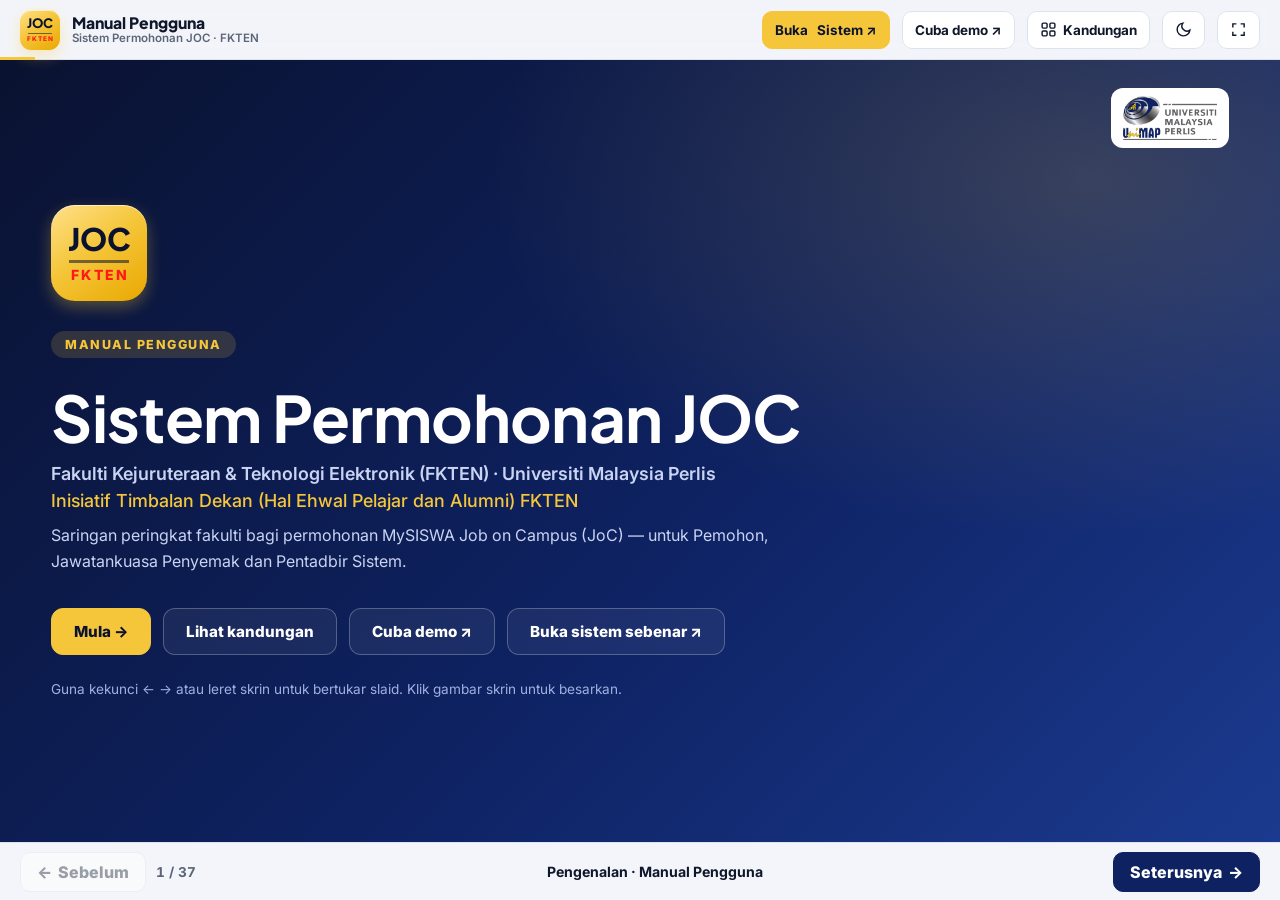
==== commit c1c4899d: "Jawatankuasa Penyemak JOC FKTEN menggantikan TD HEPA sebagai penyemak - Bahagian 3 kini "Jawatankuas" ====
--- a/index.html
+++ b/index.html
@@ -234,7 +234,8 @@
       <span class="eyebrow">Manual Pengguna</span>
       <h1>Sistem Permohonan JOC</h1>
       <div class="fac">Fakulti Kejuruteraan &amp; Teknologi Elektronik (FKTEN) · Universiti Malaysia Perlis</div>
-      <p class="lead" style="color:#c9d3f2">Saringan peringkat fakulti bagi permohonan MySISWA Job on Campus (JoC) — untuk Pemohon, TD HEPA (Penyemak) dan Pentadbir Sistem.</p>
+      <div class="fac" style="margin-top:6px;font-weight:500;color:var(--gold)">Inisiatif Timbalan Dekan (Hal Ehwal Pelajar dan Alumni) FKTEN</div>
+      <p class="lead" style="color:#c9d3f2">Saringan peringkat fakulti bagi permohonan MySISWA Job on Campus (JoC) — untuk Pemohon, Jawatankuasa Penyemak dan Pentadbir Sistem.</p>
       <div class="btns">
         <button class="btn gold" data-go="next">Mula →</button>
         <button class="btn" data-ov>Lihat kandungan</button>
@@ -253,7 +254,7 @@
       <div class="cards c4">
         <a class="card" href="#" data-jump="pengenalan"><div class="ico">📘</div><h3>1 · Pengenalan</h3><p>Apa itu JoC, aliran proses, peranan dan cara log masuk.</p></a>
         <a class="card" href="#" data-jump="pemohon"><div class="ico">📝</div><h3>2 · Pemohon</h3><p>Isi borang, lampirkan bukti, hantar, buat pindaan dan muat turun surat.</p></a>
-        <a class="card" href="#" data-jump="penyemak"><div class="ico">✅</div><h3>3 · TD HEPA (Penyemak)</h3><p>Semak permohonan, buat keputusan, surat kelulusan dan laporan.</p></a>
+        <a class="card" href="#" data-jump="penyemak"><div class="ico">✅</div><h3>3 · Jawatankuasa Penyemak</h3><p>Semak permohonan, buat keputusan, surat kelulusan dan laporan.</p></a>
         <a class="card" href="#" data-jump="pentadbir"><div class="ico">⚙️</div><h3>4 · Pentadbir</h3><p>Urus pengguna dan peranan, tetapan emel dan log emel.</p></a>
       </div>
       <div class="cards c2" style="margin-top:16px">
@@ -282,7 +283,7 @@
     <div class="inner">
       <div class="kicker"><span class="dot"></span>Pengenalan</div>
       <h2>Kenapa saringan peringkat fakulti?</h2>
-      <p class="lead">Sebelum staf mendaftar tawaran latihan di portal kebangsaan MySISWA@JoC, setiap program JoC di FKTEN disemak dan diluluskan dahulu oleh Timbalan Dekan (Hal Ehwal Pelajar dan Alumni) — TD HEPA.</p>
+      <p class="lead">Sebelum staf mendaftar tawaran latihan di portal kebangsaan MySISWA@JoC, setiap program JoC di FKTEN disemak dan diluluskan dahulu oleh <b>Jawatankuasa Penyemak JOC FKTEN</b> bagi pihak Timbalan Dekan (Hal Ehwal Pelajar dan Alumni) — TD HEPA.</p>
       <div class="cards c3">
         <div class="card"><div class="ico">🗂️</div><h3>Satu tempat</h3><p>Borang, bukti kelulusan, ulasan dan keputusan disimpan bersama — tiada lagi emel berselerak.</p></div>
         <div class="card"><div class="ico">📨</div><h3>Emel automatik</h3><p>Pemohon, Penyemak dan CGEE dimaklumkan secara automatik pada setiap peringkat.</p></div>
@@ -301,7 +302,7 @@
       <p class="lead">Klik setiap langkah untuk penerangan.</p>
       <div class="flow" id="flow">
         <div class="card on" data-d="Pemohon mengisi butiran program JoC (4 langkah ringkas) dan melampirkan bukti kelulusan program — kertas kerja, emel atau surat kelulusan. Mohon sekurang-kurangnya 7 hari sebelum tarikh mula. Draf disimpan secara automatik."><div class="n">1</div><h3>Mohon di sistem ini</h3><p>Pemohon</p></div>
-        <div class="card" data-d="Semua Penyemak menerima emel. Penyemak yang bebas klik &quot;Saya semak&quot; supaya penyemak lain tahu permohonan sedang disemak, kemudian memilih Lulus, Pindaan atau Tolak — dalam 3 hari bekerja. Jika Pindaan, pemohon membetulkan dan menghantar semula; medan yang berubah ditanda untuk Penyemak."><div class="n">2</div><h3>Semakan TD HEPA</h3><p>Penyemak</p></div>
+        <div class="card" data-d="Semua Penyemak menerima emel. Penyemak yang bebas klik &quot;Saya semak&quot; supaya penyemak lain tahu permohonan sedang disemak, kemudian memilih Lulus, Pindaan atau Tolak — dalam 3 hari bekerja. Jika Pindaan, pemohon membetulkan dan menghantar semula; medan yang berubah ditanda untuk Penyemak."><div class="n">2</div><h3>Semakan Jawatankuasa</h3><p>Jawatankuasa Penyemak</p></div>
         <div class="card" data-d="Apabila diluluskan, surat kelulusan PDF dijana dengan nombor rujukan (cth. UniMAP/FKTEN/HEPA/JOC/2026/001) dan dihantar melalui emel kepada pemohon (s.k. Penyemak) dan CGEE."><div class="n">3</div><h3>Surat kelulusan</h3><p>Automatik</p></div>
         <div class="card" data-d="Pemohon mendaftar tawaran latihan di portal MySISWA@JoC (joc.mohe.gov.my) menggunakan maklumat yang diluluskan, dan mengisi butiran pelajar terus di portal JoC. Fail CSV disediakan untuk memudahkan salinan."><div class="n">4</div><h3>Daftar di portal JoC</h3><p>Pemohon</p></div>
       </div>
@@ -319,7 +320,7 @@
       <p class="lead">Setiap staf yang log masuk secara automatik menjadi <b>Pemohon</b>. Peranan lain diberikan oleh Pentadbir. Satu akaun boleh mempunyai lebih daripada satu peranan.</p>
       <div class="cards c4">
         <div class="card"><div class="ico">📝</div><h3>Pemohon</h3><p>Semua staf FKTEN. Mohon JoC untuk program, buat pindaan, muat turun surat kelulusan.</p></div>
-        <div class="card"><div class="ico">✅</div><h3>Penyemak</h3><p>TD HEPA (dan penyemak lain yang dilantik). Semak permohonan dan buat keputusan.</p></div>
+        <div class="card"><div class="ico">✅</div><h3>Penyemak</h3><p>Ahli Jawatankuasa Penyemak JOC FKTEN. Semak permohonan dan buat keputusan bagi pihak TD HEPA.</p></div>
         <div class="card"><div class="ico">⚙️</div><h3>Pentadbir Sistem</h3><p>Urus pengguna, peranan, senarai pilihan dan tetapan emel.</p></div>
         <div class="card"><div class="ico">📊</div><h3>Pemerhati</h3><p>Pengurusan fakulti (cth. Dekan). Lihat semua permohonan dan laporan sahaja.</p></div>
       </div>
@@ -351,7 +352,7 @@
       <div class="txt">
         <div class="kicker"><span class="dot"></span>Pengenalan</div>
         <h2>Pilih peranan</h2>
-        <p class="lead">Jika akaun anda mempunyai lebih daripada satu peranan (contohnya TD HEPA ialah Pemohon, Penyemak dan Pentadbir), sistem akan bertanya peranan untuk sesi ini.</p>
+        <p class="lead">Jika akaun anda mempunyai lebih daripada satu peranan (contohnya seorang Pentadbir yang juga Pemohon dan Penyemak), sistem akan bertanya peranan untuk sesi ini.</p>
         <ul class="ticks">
           <li>Klik kad peranan untuk masuk.</li>
           <li>Tukar peranan bila-bila masa melalui menu di bahagian atas skrin atau menu avatar.</li>
@@ -484,7 +485,7 @@
           <li>Tandakan <b>perakuan</b>.</li>
           <li>Klik <span class="ui gold">Hantar permohonan</span>.</li>
         </ol>
-        <div class="tip">Selepas dihantar, anda menerima <b>nombor rujukan</b> (cth. JOC-FKTEN-2026-0007) dan semua Penyemak dimaklumkan melalui emel. Permohonan tidak boleh diubah kecuali TD HEPA meminta pindaan.</div>
+        <div class="tip">Selepas dihantar, anda menerima <b>nombor rujukan</b> (cth. JOC-FKTEN-2026-0007) dan semua Penyemak dimaklumkan melalui emel. Permohonan tidak boleh diubah kecuali Jawatankuasa Penyemak meminta pindaan.</div>
       </div>
       <figure class="frame"><div class="bar"><span></span><span></span><span></span></div><img src="assets/shots/07-form-step4.jpg" alt="Langkah 4" loading="lazy"><span class="zoom">Klik untuk besarkan</span></figure>
     </div>
@@ -497,7 +498,7 @@
         <h2>Permohonan saya</h2>
         <ul class="ticks">
           <li>Semua permohonan anda, termasuk draf. Tapis dengan tab: Semua · Draf · Dalam semakan · Perlu pindaan · Lulus · Ditolak.</li>
-          <li>Ulasan TD HEPA (sebab ditolak / pindaan diminta) dipaparkan terus dalam senarai.</li>
+          <li>Ulasan Jawatankuasa Penyemak (sebab ditolak / pindaan diminta) dipaparkan terus dalam senarai.</li>
           <li>Klik permohonan untuk melihat butiran dan <b>sejarah</b> (bila dihantar, disemak, diluluskan).</li>
           <li><span class="ui">Salin</span> — mulakan permohonan baharu berdasarkan permohonan lama (berguna untuk program berulang setiap semester).</li>
           <li><span class="ui">Padam draf</span> — hanya untuk draf yang belum dihantar.</li>
@@ -513,11 +514,11 @@
         <div class="kicker"><span class="dot"></span>Pemohon</div>
         <h2>Jika pindaan diminta</h2>
         <ol class="steps">
-          <li>Anda menerima emel dengan ulasan TD HEPA. Klik butang dalam emel untuk terus ke permohonan.</li>
+          <li>Anda menerima emel dengan ulasan Jawatankuasa Penyemak. Klik butang dalam emel untuk terus ke permohonan.</li>
           <li>Baca ulasan dalam kotak kuning, kemudian klik <span class="ui gold">Buat pindaan</span>.</li>
           <li>Betulkan maklumat atau tambah lampiran, kemudian <b>hantar semula</b>.</li>
         </ol>
-        <div class="tip">Medan yang anda ubah akan <b>ditanda kuning</b> untuk TD HEPA, supaya semakan semula lebih cepat.</div>
+        <div class="tip">Medan yang anda ubah akan <b>ditanda kuning</b> untuk Jawatankuasa Penyemak, supaya semakan semula lebih cepat.</div>
       </div>
       <figure class="frame"><div class="bar"><span></span><span></span><span></span></div><img src="assets/shots/09-amend.jpg" alt="Pindaan diminta" loading="lazy"><span class="zoom">Klik untuk besarkan</span></figure>
     </div>
@@ -545,19 +546,19 @@
   </section>
 
   <!-- ============================== PENYEMAK -->
-  <section class="slide section" data-title="Bahagian 3: TD HEPA (Penyemak)" data-group="TD HEPA" data-anchor="penyemak">
+  <section class="slide section" data-title="Bahagian 3: Jawatankuasa Penyemak" data-group="Penyemak" data-anchor="penyemak">
     <div class="inner">
       <div class="num">03</div>
-      <h2>TD HEPA (Penyemak)</h2>
+      <h2>Jawatankuasa Penyemak</h2>
       <p class="lead">Menyemak permohonan staf dan membuat keputusan Lulus, Pindaan atau Tolak — dari komputer atau telefon.</p>
       <div class="who"><span>Laman utama</span><span>Senarai semakan</span><span>Saya semak</span><span>Keputusan</span><span>Surat kelulusan</span><span>Emel</span><span>Laporan</span></div>
     </div>
   </section>
 
-  <section class="slide" data-title="Laman utama penyemak" data-group="TD HEPA">
-    <div class="inner split rev">
-      <div class="txt">
-        <div class="kicker"><span class="dot"></span>TD HEPA</div>
+  <section class="slide" data-title="Laman utama penyemak" data-group="Penyemak">
+    <div class="inner split rev">
+      <div class="txt">
+        <div class="kicker"><span class="dot"></span>Jawatankuasa Penyemak</div>
         <h2>Laman utama Penyemak</h2>
         <ul class="ticks">
           <li>Berapa permohonan <b>menunggu semakan</b>, dan yang paling lama menunggu (hari bekerja).</li>
@@ -571,10 +572,10 @@
     </div>
   </section>
 
-  <section class="slide" data-title="Senarai semakan" data-group="TD HEPA">
-    <div class="inner split">
-      <div class="txt">
-        <div class="kicker"><span class="dot"></span>TD HEPA</div>
+  <section class="slide" data-title="Senarai semakan" data-group="Penyemak">
+    <div class="inner split">
+      <div class="txt">
+        <div class="kicker"><span class="dot"></span>Jawatankuasa Penyemak</div>
         <h2>Senarai semakan</h2>
         <ul class="ticks">
           <li>Tab: Menunggu · Perlu pindaan · Lulus · Ditolak · Semua.</li>
@@ -589,10 +590,10 @@
     </div>
   </section>
 
-  <section class="slide" data-title="Halaman semakan" data-group="TD HEPA">
-    <div class="inner split rev">
-      <div class="txt">
-        <div class="kicker"><span class="dot"></span>TD HEPA</div>
+  <section class="slide" data-title="Halaman semakan" data-group="Penyemak">
+    <div class="inner split rev">
+      <div class="txt">
+        <div class="kicker"><span class="dot"></span>Jawatankuasa Penyemak</div>
         <h2>Halaman semakan</h2>
         <ul class="ticks">
           <li>Semua butiran program, keperluan JOC, skop tugas dan bukti kelulusan.</li>
@@ -605,10 +606,10 @@
     </div>
   </section>
 
-  <section class="slide" data-title="Saya semak" data-group="TD HEPA">
-    <div class="inner split rev">
-      <div class="txt">
-        <div class="kicker"><span class="dot"></span>TD HEPA</div>
+  <section class="slide" data-title="Saya semak" data-group="Penyemak">
+    <div class="inner split rev">
+      <div class="txt">
+        <div class="kicker"><span class="dot"></span>Jawatankuasa Penyemak</div>
         <h2>Saya semak permohonan ini</h2>
         <p class="lead">Semua Penyemak melihat semua permohonan. Supaya dua orang tidak menyemak permohonan yang sama:</p>
         <ol class="steps">
@@ -622,10 +623,10 @@
     </div>
   </section>
 
-  <section class="slide" data-title="Buat keputusan" data-group="TD HEPA">
-    <div class="inner split">
-      <div class="txt">
-        <div class="kicker"><span class="dot"></span>TD HEPA</div>
+  <section class="slide" data-title="Buat keputusan" data-group="Penyemak">
+    <div class="inner split">
+      <div class="txt">
+        <div class="kicker"><span class="dot"></span>Jawatankuasa Penyemak</div>
         <h2>Buat keputusan</h2>
         <ol class="steps">
           <li>Selepas klik <b>Saya semak</b>, pilih <b>Lulus</b>, <b>Pindaan</b> atau <b>Tolak</b>.</li>
@@ -638,16 +639,16 @@
           <tr><td><span class="chip s-amend">Pindaan</span></td><td>Dikembalikan kepada pemohon bersama ulasan.</td></tr>
           <tr><td><span class="chip s-rej">Tolak</span></td><td>Ditutup; pemohon dimaklumkan bersama sebab.</td></tr>
         </table>
-        <div class="tip">Keputusan, nama penyemak dan sebab dipaparkan pada halaman permohonan (<b>"Tolak oleh …"</b>). Penyemak tidak boleh membuat keputusan ke atas permohonan sendiri. Di telefon, butang <span class="ui">Buat keputusan ↓</span> membawa terus ke panel keputusan.</div>
+        <div class="tip">Keputusan dibuat <b>bagi pihak TD HEPA</b>. Penyemak dan Pentadbir melihat nama ahli yang membuat keputusan (<b>"Tolak oleh …"</b>); pemohon hanya melihat <b>Jawatankuasa Penyemak JOC FKTEN</b>. Penyemak tidak boleh membuat keputusan ke atas permohonan sendiri. Di telefon, butang <span class="ui">Buat keputusan ↓</span> membawa terus ke panel keputusan.</div>
       </div>
       <figure class="frame"><div class="bar"><span></span><span></span><span></span></div><img src="assets/shots/15-decision.jpg" alt="Buat keputusan" loading="lazy"><span class="zoom">Klik untuk besarkan</span></figure>
     </div>
   </section>
 
-  <section class="slide" data-title="Surat kelulusan" data-group="TD HEPA">
-    <div class="inner split rev">
-      <div class="txt">
-        <div class="kicker"><span class="dot"></span>TD HEPA</div>
+  <section class="slide" data-title="Surat kelulusan" data-group="Penyemak">
+    <div class="inner split rev">
+      <div class="txt">
+        <div class="kicker"><span class="dot"></span>Jawatankuasa Penyemak</div>
         <h2>Surat kelulusan</h2>
         <ul class="ticks">
           <li>Dijana automatik sebaik sahaja diluluskan, menggunakan letterhead FKTEN.</li>
@@ -660,10 +661,10 @@
     </div>
   </section>
 
-  <section class="slide" data-title="Emel automatik" data-group="TD HEPA">
-    <div class="inner split">
-      <div class="txt">
-        <div class="kicker"><span class="dot"></span>TD HEPA</div>
+  <section class="slide" data-title="Emel automatik" data-group="Penyemak">
+    <div class="inner split">
+      <div class="txt">
+        <div class="kicker"><span class="dot"></span>Jawatankuasa Penyemak</div>
         <h2>Emel automatik</h2>
         <table class="t">
           <tr><th>Bila</th><th>Kepada</th><th>s.k.</th></tr>
@@ -680,10 +681,10 @@
     </div>
   </section>
 
-  <section class="slide" data-title="Laporan" data-group="TD HEPA">
-    <div class="inner split rev">
-      <div class="txt">
-        <div class="kicker"><span class="dot"></span>TD HEPA</div>
+  <section class="slide" data-title="Laporan" data-group="Penyemak">
+    <div class="inner split rev">
+      <div class="txt">
+        <div class="kicker"><span class="dot"></span>Jawatankuasa Penyemak</div>
         <h2>Laporan</h2>
         <ul class="ticks">
           <li>Jumlah permohonan, diluluskan, tempat JOC dan anggaran kos bagi tahun semasa.</li>
@@ -769,7 +770,7 @@
         <ul class="ticks">
           <li>Buka pautan sistem dalam pelayar telefon (Chrome / Safari).</li>
           <li>Menu di butang ☰ di penjuru kiri atas.</li>
-          <li>TD HEPA boleh menyemak dan membuat keputusan terus dari pautan dalam emel.</li>
+          <li>Penyemak boleh menyemak dan membuat keputusan terus dari pautan dalam emel.</li>
           <li>Tema cerah / gelap mengikut tetapan telefon, atau tukar dengan butang 🌙.</li>
         </ul>
       </div>
@@ -786,14 +787,14 @@
         <div>
           <details><summary>Saya tidak dapat log masuk.</summary><p>Gunakan akaun Google <b>@unimap.edu.my</b>. Jika muncul "Sorry, unable to open the file" atau sistem dibuka dengan akaun yang salah, lihat <a href="#" data-jump="akaun" style="color:var(--accent);font-weight:700">Masalah akaun Google</a>.</p></details>
           <details><summary>Boleh saya simpan dan sambung kemudian?</summary><p>Ya. Borang disimpan secara automatik sebagai draf. Buka <b>Permohonan saya</b> dan klik draf untuk menyambung.</p></details>
-          <details><summary>Boleh saya ubah permohonan selepas dihantar?</summary><p>Tidak, kecuali TD HEPA meminta pindaan. Jika ada kesilapan besar, hubungi TD HEPA supaya permohonan dikembalikan untuk pindaan.</p></details>
+          <details><summary>Boleh saya ubah permohonan selepas dihantar?</summary><p>Tidak, kecuali Jawatankuasa Penyemak meminta pindaan. Jika ada kesilapan besar, hubungi Jawatankuasa Penyemak (Pejabat TD HEPA) supaya permohonan dikembalikan untuk pindaan.</p></details>
           <details><summary>Kenapa tiada ruang untuk nama pelajar?</summary><p>Fakulti hanya menyaring program. Butiran pelajar diisi terus di portal MySISWA@JoC selepas permohonan diluluskan — bilangan pelajar sahaja diperlukan di sini.</p></details>
           <details><summary>Saiz dan jenis fail lampiran?</summary><p>PDF, JPG atau PNG, maksimum 10 MB setiap fail. Anda boleh melampirkan lebih daripada satu fail.</p></details>
         </div>
         <div>
           <details><summary>Saya tidak menerima emel.</summary><p>Semak folder Spam / Junk. Status permohonan sentiasa boleh dilihat dalam sistem — tekan butang ⟳ untuk kemas kini. Pentadbir boleh menyemak Log Emel.</p></details>
           <details><summary>Kenapa perlu daftar lagi di portal JoC?</summary><p>Sistem ini ialah saringan peringkat fakulti. Tawaran latihan masih perlu didaftarkan di portal kebangsaan MySISWA@JoC (joc.mohe.gov.my) untuk tindakan CGEE. Gunakan fail CSV untuk memudahkan salinan.</p></details>
-          <details><summary>Siapa boleh melihat permohonan saya?</summary><p>Anda, Penyemak (TD HEPA), Pentadbir dan Pemerhati yang dilantik fakulti. Staf lain tidak boleh melihat permohonan anda.</p></details>
+          <details><summary>Siapa boleh melihat permohonan saya?</summary><p>Anda, Jawatankuasa Penyemak, Pentadbir dan Pemerhati yang dilantik fakulti. Staf lain tidak boleh melihat permohonan anda.</p></details>
           <details><summary>Program saya bermula dalam masa kurang 7 hari.</summary><p>Anda masih boleh menghantar, tetapi sistem memaparkan amaran <b>Permohonan segera</b>. Semakan mengambil masa sehingga 3 hari bekerja dan tiada jaminan kelulusan sebelum tarikh mula.</p></details>
           <details><summary>Program saya berulang setiap semester.</summary><p>Buka permohonan lama dan klik <b>Salin</b> — semua maklumat disalin ke draf baharu. Kemas kini tarikh dan lampiran, kemudian hantar.</p></details>
         </div>
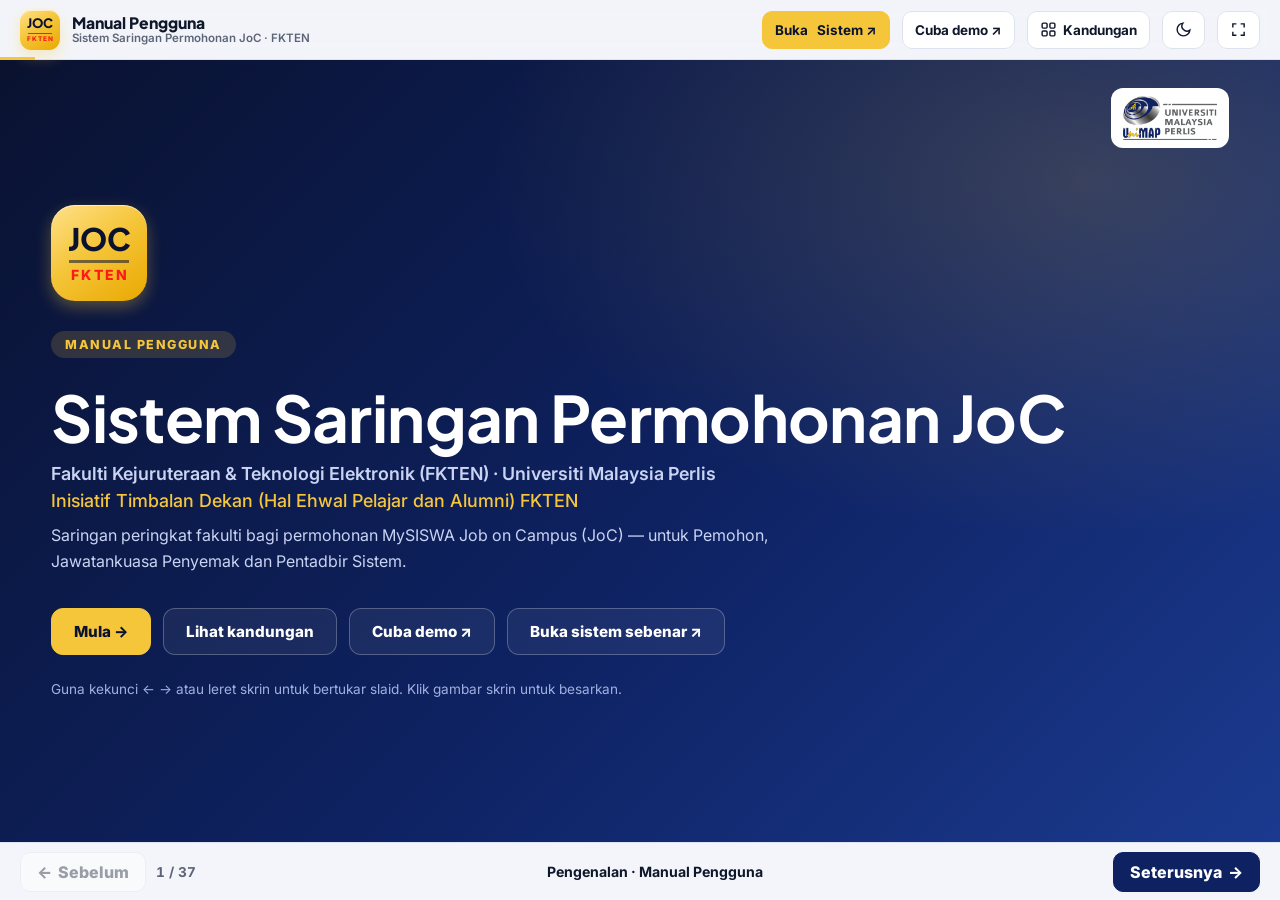
==== commit 9827f1d3: "Nama baharu: Sistem Saringan Permohonan JoC - Tajuk, bar atas dan kaki manual menggunakan nama bahar" ====
--- a/index.html
+++ b/index.html
@@ -3,8 +3,8 @@
 <head>
 <meta charset="utf-8">
 <meta name="viewport" content="width=device-width, initial-scale=1">
-<title>Manual Pengguna · Sistem Permohonan JOC FKTEN</title>
-<meta name="description" content="Manual pengguna interaktif Sistem Permohonan JOC, Fakulti Kejuruteraan & Teknologi Elektronik (FKTEN), Universiti Malaysia Perlis.">
+<title>Manual Pengguna · Sistem Saringan Permohonan JoC FKTEN</title>
+<meta name="description" content="Manual pengguna interaktif Sistem Saringan Permohonan JoC, Fakulti Kejuruteraan & Teknologi Elektronik (FKTEN), Universiti Malaysia Perlis.">
 <link rel="icon" href="data:image/svg+xml,%3Csvg xmlns='http://www.w3.org/2000/svg' viewBox='0 0 64 64'%3E%3Crect width='64' height='64' rx='14' fill='%230e2262'/%3E%3Ctext x='32' y='41' font-family='Arial' font-weight='800' font-size='22' fill='%23f5c63a' text-anchor='middle'%3EJOC%3C/text%3E%3C/svg%3E">
 <link rel="preconnect" href="https://fonts.googleapis.com">
 <link rel="preconnect" href="https://fonts.gstatic.com" crossorigin>
@@ -214,7 +214,7 @@
 
 <header class="top">
   <span class="logomark"><b>JOC</b><i></i><em>FKTEN</em></span>
-  <div class="name">Manual Pengguna<small>Sistem Permohonan JOC · FKTEN</small></div>
+  <div class="name">Manual Pengguna<small>Sistem Saringan Permohonan JoC · FKTEN</small></div>
   <div class="sp"></div>
   <a class="tb gold" href="https://script.google.com/a/macros/unimap.edu.my/s/AKfycbzIDn8U1lK2ytuUc8QofVW7gcd-ScI2PoUUw6cmkPMZvK7X3r18yaGmtmRShgQh-ZTEXw/exec" target="_blank" rel="noopener" title="Buka sistem sebenar" style="white-space:nowrap"><span class="hide-sm">Buka&nbsp;</span>Sistem ↗</a>
   <a class="tb hide-sm" href="demo/index.html" target="_blank" rel="noopener">Cuba demo ↗</a>
@@ -232,7 +232,7 @@
     <div class="inner">
       <span class="logomark xl"><b>JOC</b><i></i><em>FKTEN</em></span>
       <span class="eyebrow">Manual Pengguna</span>
-      <h1>Sistem Permohonan JOC</h1>
+      <h1>Sistem Saringan Permohonan JoC</h1>
       <div class="fac">Fakulti Kejuruteraan &amp; Teknologi Elektronik (FKTEN) · Universiti Malaysia Perlis</div>
       <div class="fac" style="margin-top:6px;font-weight:500;color:var(--gold)">Inisiatif Timbalan Dekan (Hal Ehwal Pelajar dan Alumni) FKTEN</div>
       <p class="lead" style="color:#c9d3f2">Saringan peringkat fakulti bagi permohonan MySISWA Job on Campus (JoC) — untuk Pemohon, Jawatankuasa Penyemak dan Pentadbir Sistem.</p>
@@ -857,7 +857,7 @@
         <div class="card" style="background:rgba(255,255,255,.06);border-color:rgba(255,255,255,.18);color:#fff"><h3>Bantuan sistem</h3><p style="color:#c9d3f2">Ts. Dr. Mohd Zamri Bin Zahir Ahmad<br>Pensyarah Kanan<br><a style="color:var(--gold)" href="mailto:zamrizahir@unimap.edu.my">zamrizahir@unimap.edu.my</a></p></div>
       </div>
       <div class="btns"><a class="btn gold" href="https://script.google.com/a/macros/unimap.edu.my/s/AKfycbzIDn8U1lK2ytuUc8QofVW7gcd-ScI2PoUUw6cmkPMZvK7X3r18yaGmtmRShgQh-ZTEXw/exec" target="_blank" rel="noopener">Buka sistem sebenar ↗</a><button class="btn" data-go="first">↺ Kembali ke awal</button><button class="btn" data-ov>Kandungan</button></div>
-      <div class="hint">Sistem Permohonan JOC · Fakulti Kejuruteraan &amp; Teknologi Elektronik (FKTEN) · Universiti Malaysia Perlis</div>
+      <div class="hint">Sistem Saringan Permohonan JoC · Fakulti Kejuruteraan &amp; Teknologi Elektronik (FKTEN) · Universiti Malaysia Perlis</div>
     </div>
   </section>
 </main>
